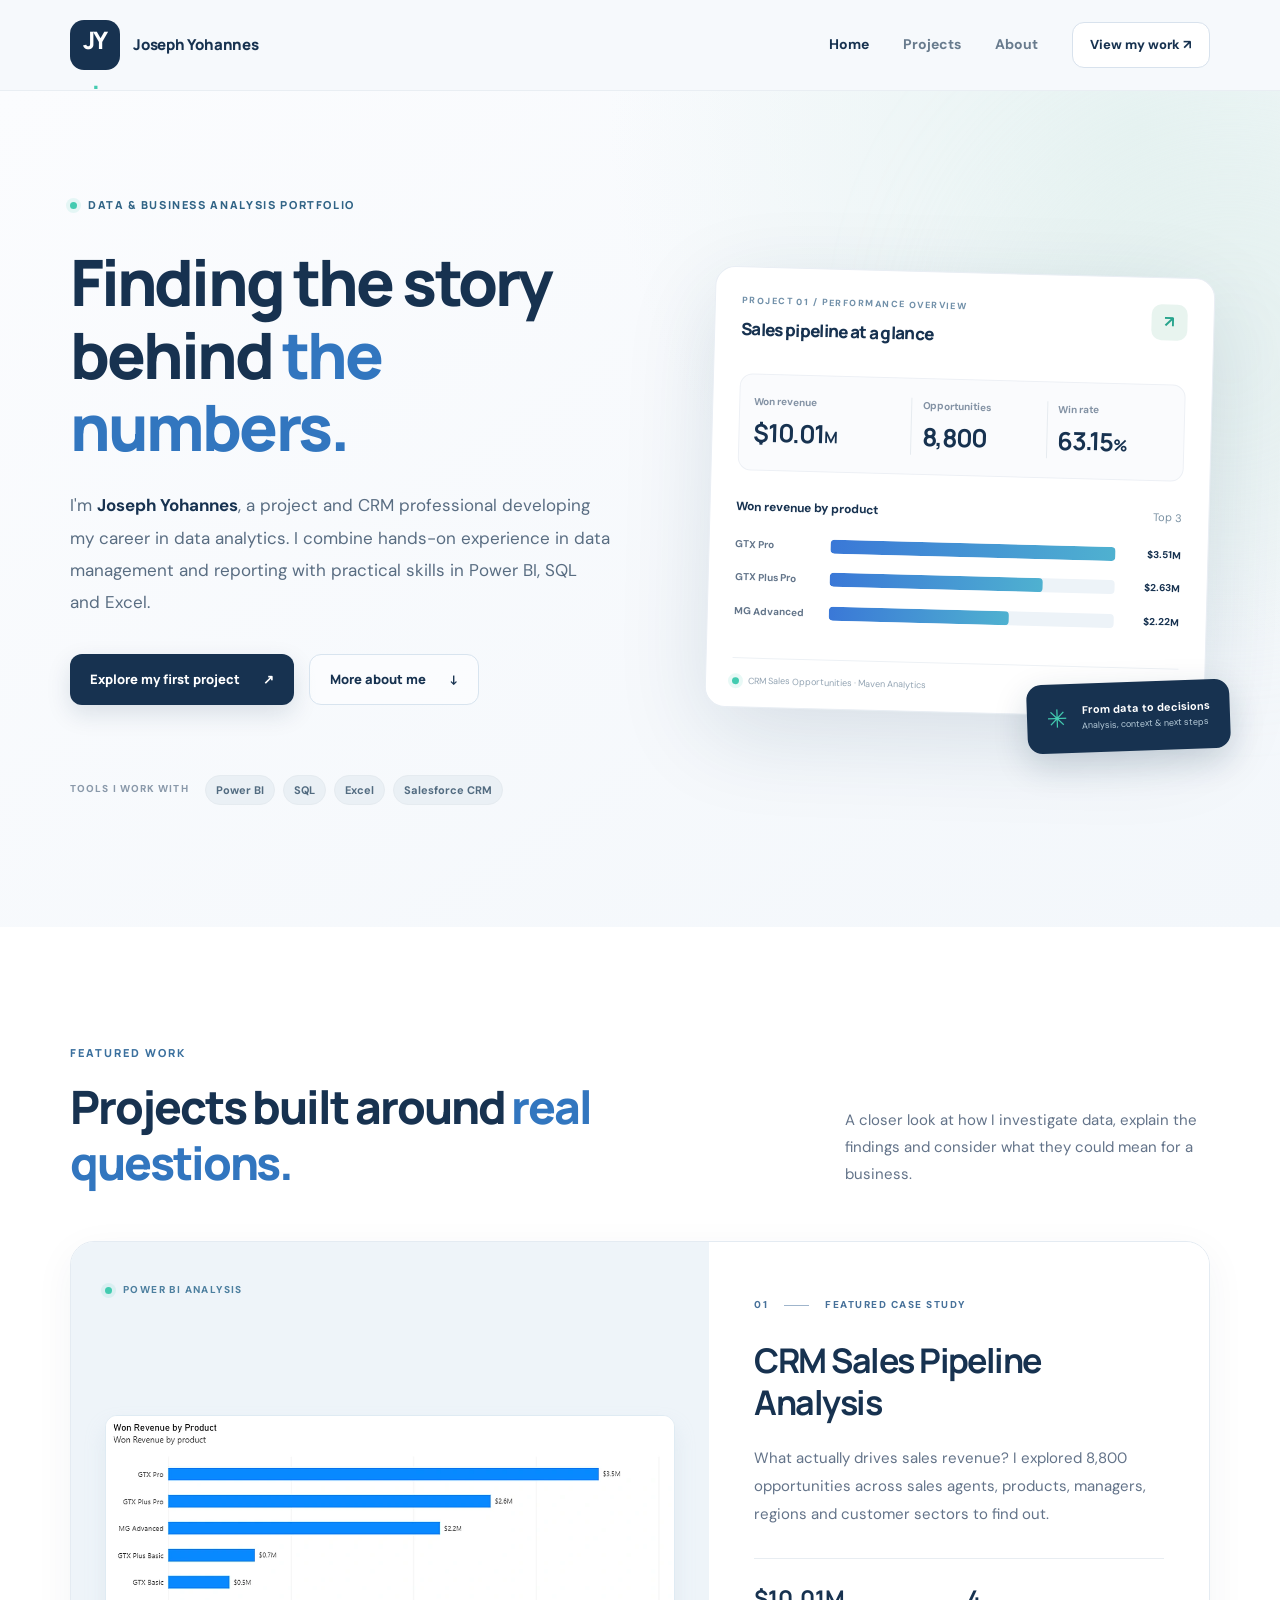
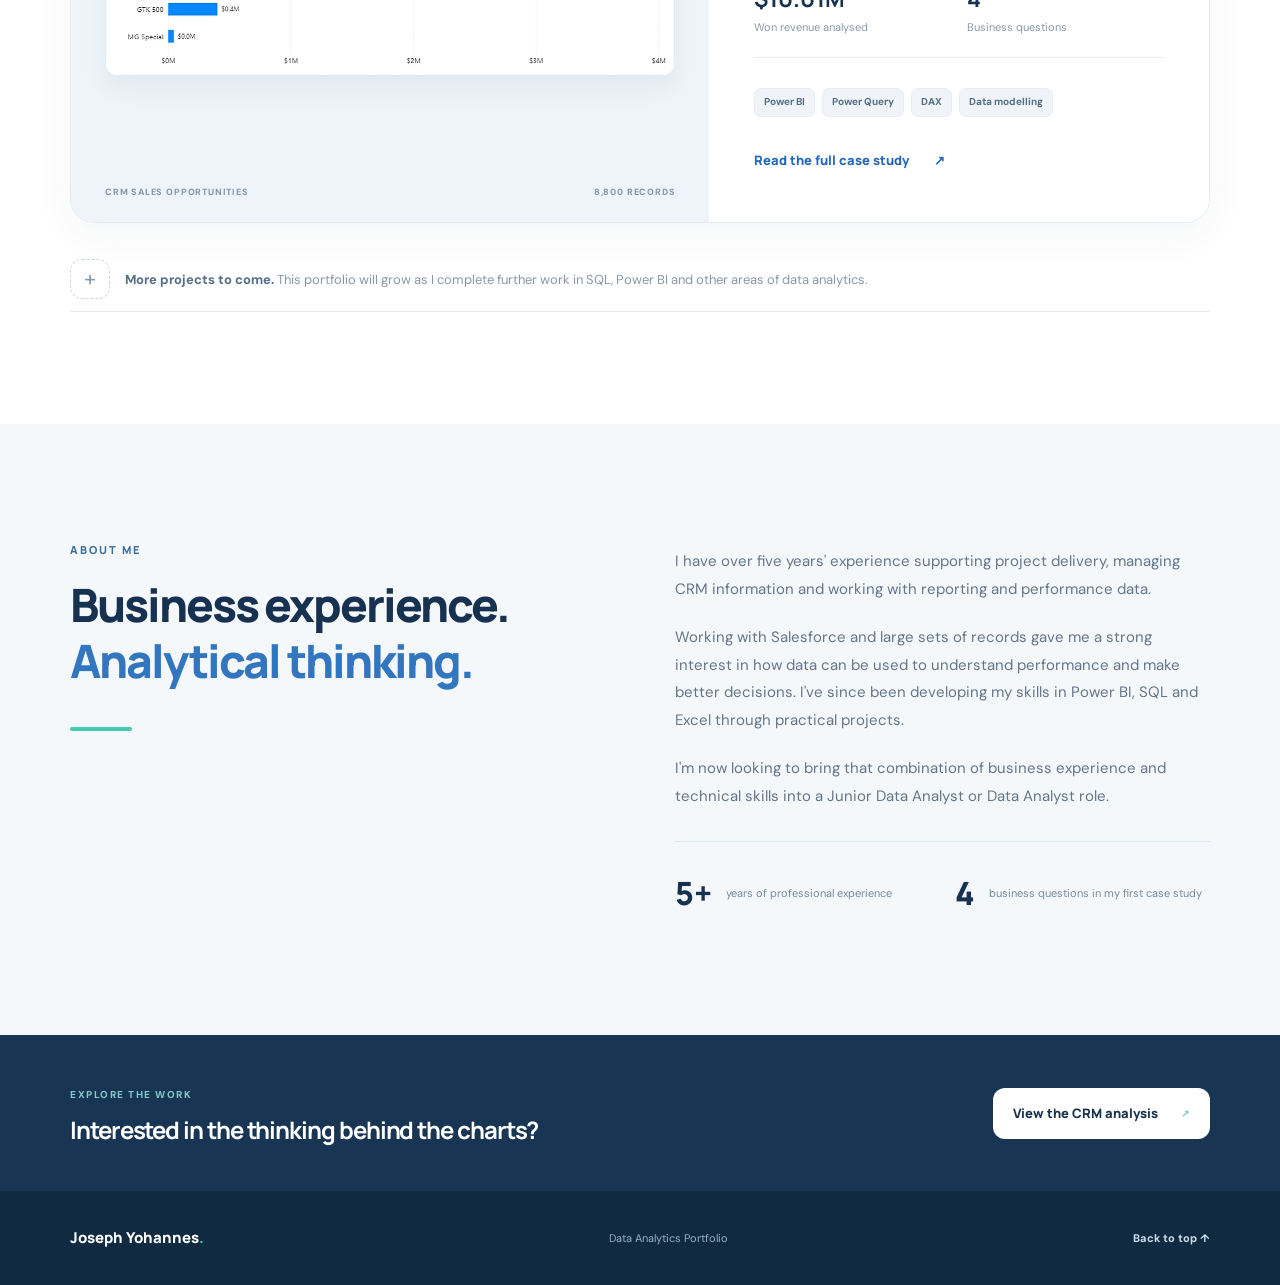
==== index.html @ 9373c902 "Add files via upload" ====
<!doctype html>
<html lang="en-GB">
<head>
  <meta charset="utf-8">
  <meta name="viewport" content="width=device-width, initial-scale=1">
  <meta name="theme-color" content="#f7f9fc">
  <meta name="description" content="Joseph Yohannes — portfolio featuring Power BI, SQL, Excel, CRM reporting and practical business analysis projects.">
  <title>Joseph Yohannes | Data Analytics Portfolio</title>
  <link rel="icon" type="image/svg+xml" href="assets/favicon.svg">
  <link rel="stylesheet" href="assets/styles.css">
</head>
<body>
  <a class="skip-link" href="#main">Skip to content</a>
  <header class="site-header">
    <div class="container header-inner">
      <a class="brand" href="./" aria-label="Joseph Yohannes, home"><span class="brand-mark">JY<span>.</span></span><span class="brand-name">Joseph Yohannes</span></a>
      <nav class="nav" aria-label="Main navigation">
        <a class="nav-link active" href="./" aria-current="page">Home</a>
        <a class="nav-link" href="#projects">Projects</a>
        <a class="nav-link" href="#about">About</a>
        <a class="nav-cta" href="projects/crm-sales-pipeline/">View my work <span aria-hidden="true">↗</span></a>
      </nav>
    </div>
  </header>
  <main id="main">
    <section class="hero section-pad">
      <div class="hero-glow" aria-hidden="true"></div>
      <div class="container hero-grid">
        <div class="hero-content">
          <div class="eyebrow"><span class="live-dot"></span> DATA & BUSINESS ANALYSIS PORTFOLIO</div>
          <h1>Finding the story<br>behind <em>the numbers.</em></h1>
          <p class="hero-intro">I'm <strong>Joseph Yohannes</strong>, a project and CRM professional developing my career in data analytics. I combine hands-on experience in data management and reporting with practical skills in Power BI, SQL and Excel.</p>
          <div class="hero-actions">
            <a class="button button-primary" href="projects/crm-sales-pipeline/">Explore my first project <span aria-hidden="true">↗</span></a>
            <a class="button button-quiet" href="#about">More about me <span aria-hidden="true">↓</span></a>
          </div>
          <div class="skills-line"><span>TOOLS I WORK WITH</span><span class="skill-pill">Power BI</span><span class="skill-pill">SQL</span><span class="skill-pill">Excel</span><span class="skill-pill">Salesforce CRM</span></div>
        </div>
        <div class="hero-visual" aria-label="CRM project highlights">
          <div class="analytics-panel">
            <div class="panel-topline"><div><span class="panel-kicker">PROJECT 01 / PERFORMANCE OVERVIEW</span><h2>Sales pipeline at a glance</h2></div><span class="panel-icon" aria-hidden="true">↗</span></div>
            <div class="analytics-stats">
              <div><span class="stats-label">Won revenue</span><strong>$10.01<span>M</span></strong></div>
              <div><span class="stats-label">Opportunities</span><strong>8,800</strong></div>
              <div><span class="stats-label">Win rate</span><strong>63.15<span>%</span></strong></div>
            </div>
            <div class="mini-chart">
              <div class="mini-heading"><strong>Won revenue by product</strong><span>Top 3</span></div>
              <div class="mini-bar-row"><span>GTX Pro</span><div class="mini-bar-track"><i style="--w:100%"></i></div><b>$3.51M</b></div>
              <div class="mini-bar-row"><span>GTX Plus Pro</span><div class="mini-bar-track"><i style="--w:74.9%"></i></div><b>$2.63M</b></div>
              <div class="mini-bar-row"><span>MG Advanced</span><div class="mini-bar-track"><i style="--w:63.1%"></i></div><b>$2.22M</b></div>
            </div>
            <div class="panel-bottom"><span class="panel-dot"></span> CRM Sales Opportunities · Maven Analytics <span class="panel-tail">01 / 01</span></div>
          </div>
          <div class="float-note"><span class="small-star">✳</span><div><strong>From data to decisions</strong><small>Analysis, context & next steps</small></div></div>
        </div>
      </div>
    </section>

    <section class="project-section section-pad" id="projects">
      <div class="container">
        <div class="section-heading"><div><span class="eyebrow eyebrow-static">FEATURED WORK</span><h2>Projects built around <em>real questions.</em></h2></div><p>A closer look at how I investigate data, explain the findings and consider what they could mean for a business.</p></div>
        <article class="project-feature">
          <div class="project-preview"><div class="preview-label"><span class="panel-dot"></span> POWER BI ANALYSIS</div><img src="assets/images/product-revenue.webp" alt="Power BI chart comparing won revenue by computer hardware product" loading="lazy" width="1100" height="500"><div class="preview-footer">CRM SALES OPPORTUNITIES <span>8,800 RECORDS</span></div></div>
          <div class="project-copy"><span class="project-index">01 <span class="thin-rule"></span> FEATURED CASE STUDY</span><h3>CRM Sales Pipeline<br>Analysis</h3><p>What actually drives sales revenue? I explored 8,800 opportunities across sales agents, products, managers, regions and customer sectors to find out.</p><div class="project-facts"><span><strong>$10.01M</strong><small>Won revenue analysed</small></span><span><strong>4</strong><small>Business questions</small></span></div><div class="chips"><span>Power BI</span><span>Power Query</span><span>DAX</span><span>Data modelling</span></div><a class="text-link" href="projects/crm-sales-pipeline/">Read the full case study <span aria-hidden="true">↗</span></a></div>
        </article>
        <div class="more-projects"><span class="more-icon">+</span><p><strong>More projects to come.</strong> This portfolio will grow as I complete further work in SQL, Power BI and other areas of data analytics.</p></div>
      </div>
    </section>

    <section class="about-section section-pad" id="about">
      <div class="container about-grid">
        <div><span class="eyebrow eyebrow-static">ABOUT ME</span><h2>Business experience.<br><em>Analytical thinking.</em></h2><div class="quote-rule"></div></div>
        <div class="about-copy"><p>I have over five years' experience supporting project delivery, managing CRM information and working with reporting and performance data.</p><p>Working with Salesforce and large sets of records gave me a strong interest in how data can be used to understand performance and make better decisions. I've since been developing my skills in Power BI, SQL and Excel through practical projects.</p><p>I'm now looking to bring that combination of business experience and technical skills into a Junior Data Analyst or Data Analyst role.</p><div class="experience-grid"><div><span class="experience-number">5+</span><span>years of professional experience</span></div><div><span class="experience-number">4</span><span>business questions in my first case study</span></div></div></div>
      </div>
    </section>
    <section class="closing-strip"><div class="container closing-inner"><div><span>EXPLORE THE WORK</span><h2>Interested in the thinking behind the charts?</h2></div><a class="button button-white" href="projects/crm-sales-pipeline/">View the CRM analysis <span aria-hidden="true">↗</span></a></div></section>
  </main>
  <footer class="site-footer"><div class="container footer-inner"><span class="footer-brand">Joseph Yohannes<span>.</span></span><span>Data Analytics Portfolio</span><a href="#main">Back to top ↑</a></div></footer>
</body>
</html>
---- assets/styles.css ----
@import url('https://fonts.googleapis.com/css2?family=DM+Sans:wght@400;500;600;700&family=Manrope:wght@400;500;600;700;800&display=swap');
:root{--navy:#173250;--navy-deep:#102941;--ink:#193249;--muted:#637389;--blue:#2868ca;--mint:#43cbb0;--paper:#f7f9fc;--white:#fff;--border:#e5ebf1;--radius:20px;--shadow:0 20px 60px rgba(20,45,70,.08)}
*{box-sizing:border-box}html{scroll-behavior:smooth}body{margin:0;background:var(--paper);font-family:'DM Sans',Arial,sans-serif;color:var(--ink);font-size:16px;line-height:1.65;-webkit-font-smoothing:antialiased}a{color:inherit;text-decoration:none}img{max-width:100%;height:auto;display:block}button,a{-webkit-tap-highlight-color:transparent}::selection{background:#c9e8f6;color:var(--navy)}:focus-visible{outline:3px solid var(--mint);outline-offset:4px}.container{width:min(1140px,calc(100% - 64px));margin-inline:auto}.section-pad{padding:112px 0}.skip-link{position:absolute;left:12px;top:-100px;z-index:100;background:var(--navy);color:#fff;padding:10px 16px}.skip-link:focus{top:10px}.site-header{position:relative;z-index:5;background:rgba(247,249,252,.94);border-bottom:1px solid #e9eef3}.header-inner{min-height:90px;display:flex;align-items:center;justify-content:space-between;gap:20px}.brand{display:flex;align-items:center;gap:13px;font-family:Manrope,Arial,sans-serif;font-weight:800;color:var(--navy)}.brand-mark{display:grid;place-items:center;letter-spacing:-.07em;font-size:24px;width:50px;height:50px;border-radius:14px;background:var(--navy);color:#fff}.brand-mark span{color:var(--mint)}.brand-name{font-size:15px;letter-spacing:-.015em}.nav{display:flex;align-items:center;gap:34px}.nav-link{font-size:14px;font-weight:700;color:#687b8d;transition:color .2s}.nav-link.active,.nav-link:hover{color:var(--navy)}.nav-cta{padding:11px 17px;border:1px solid #d8e2ed;border-radius:12px;font-size:13px;font-weight:800;color:var(--navy);background:#fff;transition:all .2s}.nav-cta:hover{border-color:var(--blue);color:var(--blue);transform:translateY(-1px)}
.hero{position:relative;overflow:hidden;padding-top:100px;padding-bottom:122px;background:radial-gradient(circle at 89% 4%,#e7f3f2 0%,transparent 38%),linear-gradient(145deg,#fbfcfe,#f3f7fb)}.hero-glow{position:absolute;border-radius:50%;width:460px;height:460px;right:-180px;top:30px;background:#dcece9;filter:blur(90px);opacity:.38;pointer-events:none}.hero-grid{display:grid;grid-template-columns:1.13fr 1fr;gap:54px;align-items:center;position:relative}.eyebrow{font-family:Manrope,Arial,sans-serif;display:inline-flex;align-items:center;gap:11px;color:#316486;font-size:11px;font-weight:800;letter-spacing:.15em}.eyebrow-static{letter-spacing:.18em;color:#3b709e}.live-dot,.panel-dot{background:var(--mint);width:7px;height:7px;border-radius:50%;flex:none;box-shadow:0 0 0 4px rgba(67,203,176,.12)}h1,h2,h3,p{margin-top:0}h1,h2,h3{font-family:Manrope,Arial,sans-serif;letter-spacing:-.045em;color:var(--navy)}h1{font-size:clamp(45px,5vw,70px);font-weight:800;line-height:1.13;margin:29px 0 26px}h1 em,h2 em{font-style:normal;color:#3276bf}.hero-intro{max-width:540px;font-size:17px;line-height:1.9;color:#596d82}.hero-intro strong{color:var(--navy)}.hero-actions{display:flex;align-items:center;gap:15px;flex-wrap:wrap;margin-top:35px}.button{display:inline-flex;align-items:center;justify-content:center;gap:23px;min-height:51px;padding:12px 20px;border-radius:12px;font-weight:800;font-size:13px;font-family:Manrope,Arial,sans-serif;line-height:1.3;transition:all .2s}.button-primary{background:var(--navy);color:#fff;box-shadow:0 9px 25px rgba(19,47,76,.13)}.button-primary:hover{background:#275a8f;transform:translateY(-2px)}.button-quiet{border:1px solid #d8e4ef;background:rgba(255,255,255,.4);color:var(--navy)}.button-quiet:hover{border-color:var(--blue);background:#fff}.skills-line{display:flex;gap:8px;flex-wrap:wrap;align-items:center;margin-top:70px}.skills-line>span:first-child{color:#8a99aa;font-size:10px;font-weight:800;letter-spacing:.11em;margin-right:8px}.skill-pill{font-size:11px;font-weight:700;color:#526b80;background:#eaf0f5;border:1px solid #e5ebf0;border-radius:100px;padding:5px 10px}
.hero-visual{position:relative;padding:28px 0 38px 10px}.analytics-panel{padding:26px 26px 18px;background:#fff;border-radius:20px;box-shadow:0 26px 90px rgba(17,55,85,.13);border:1px solid #e9eef4;transform:rotate(1.5deg)}.panel-topline{display:flex;justify-content:space-between;gap:10px;align-items:flex-start}.panel-kicker{display:block;letter-spacing:.16em;color:#7190a9;font-size:9px;font-weight:800}.panel-topline h2{font-size:17px;letter-spacing:-.04em;margin:7px 0 0;font-weight:800}.panel-icon{width:36px;height:36px;display:grid;place-items:center;border-radius:10px;background:#e8f4ef;color:#28a48d;font-weight:700}.analytics-stats{display:grid;grid-template-columns:1.2fr .95fr .85fr;gap:10px;margin-top:30px;border:1px solid #edf0f5;border-radius:13px;background:#fafbfd;padding:19px 14px}.analytics-stats>div:not(:last-child){border-right:1px solid #e6ebf0}.stats-label{display:block;color:#8392a4;font-size:10px;font-weight:700;margin-bottom:7px}.analytics-stats strong{font-family:Manrope,Arial,sans-serif;color:var(--navy);font-size:25px;line-height:1.25;letter-spacing:-.05em}.analytics-stats strong span{font-size:16px}.mini-chart{padding:27px 0 8px}.mini-heading{display:flex;justify-content:space-between;color:#7990a2;font-size:11px;margin-bottom:19px}.mini-heading strong{color:var(--navy);font-size:12px}.mini-bar-row{display:grid;grid-template-columns:85px 1fr 56px;gap:10px;align-items:center;margin:17px 0;font-size:10px;font-weight:700;color:#63758a}.mini-bar-row b{text-align:right;color:var(--navy)}.mini-bar-track{height:14px;background:#edf3f8;border-radius:4px;overflow:hidden}.mini-bar-track i{display:block;width:var(--w);height:100%;background:linear-gradient(90deg,#3a78d7,#4fb1d0);border-radius:4px}.panel-bottom{display:flex;align-items:center;gap:9px;border-top:1px solid #edf1f5;color:#93a4b3;font-size:9px;padding-top:15px;margin-top:13px}.panel-tail{margin-left:auto;color:#6a849a}.float-note{position:absolute;bottom:0;right:-20px;display:flex;align-items:center;gap:14px;padding:14px 20px;background:var(--navy);color:#fff;box-shadow:0 12px 34px rgba(10,43,72,.18);border-radius:15px;transform:rotate(-2deg)}.float-note .small-star{font-size:25px;color:var(--mint)}.float-note strong,.float-note small{display:block}.float-note strong{font-size:11px;line-height:1.3}.float-note small{font-size:9px;color:#b6cbd9;margin-top:2px}
.project-section{background:#fff}.section-heading{display:flex;align-items:end;justify-content:space-between;gap:60px;margin-bottom:50px}.section-heading h2,.about-grid h2{font-size:clamp(32px,4vw,46px);line-height:1.22;margin:14px 0 0;font-weight:800}.section-heading p{max-width:365px;color:var(--muted);font-size:15px;line-height:1.8;margin:0 0 3px}.project-feature{display:grid;grid-template-columns:1.15fr .9fr;border:1px solid #e4ebf2;border-radius:24px;overflow:hidden;box-shadow:0 11px 40px rgba(21,52,83,.05)}.project-preview{background:#eef4f9;padding:40px 34px 22px;min-width:0;display:flex;flex-direction:column;justify-content:space-between}.preview-label{display:flex;align-items:center;gap:11px;color:#4d7f9f;font-size:10px;letter-spacing:.14em;font-weight:800;margin-bottom:27px}.project-preview img{border-radius:12px;border:1px solid #dfebf3;box-shadow:0 12px 20px #bacddc42;background:#fff;width:100%;max-height:340px;object-fit:contain}.preview-footer{display:flex;justify-content:space-between;align-items:center;color:#8198ad;font-size:9px;font-weight:800;letter-spacing:.09em;margin-top:20px;gap:10px}.project-copy{padding:55px 45px 49px;background:#fff}.project-index{font-size:10px;font-weight:800;letter-spacing:.15em;color:#47719a;display:flex;align-items:center;gap:16px}.thin-rule{height:1px;width:25px;background:#9fb5cc}.project-copy h3{font-size:34px;line-height:1.25;margin:25px 0 20px}.project-copy>p{font-size:15px;color:var(--muted);line-height:1.88}.project-facts{display:grid;grid-template-columns:1fr 1fr;margin:30px 0;padding:21px 0;border-block:1px solid #e8edf2;gap:15px}.project-facts>span{display:flex;flex-direction:column}.project-facts strong{font-family:Manrope,Arial,sans-serif;color:var(--navy);font-size:23px}.project-facts small{font-size:11px;color:#8a98a8}.chips{display:flex;flex-wrap:wrap;gap:7px}.chips span{background:#f0f4f8;border:1px solid #e7edf3;color:#526e85;padding:5px 9px;font-size:10px;font-weight:700;border-radius:7px}.text-link{display:inline-flex;align-items:center;gap:25px;margin-top:33px;font-family:Manrope,Arial,sans-serif;color:#2467ba;font-size:13px;font-weight:800}.text-link:hover{color:#15426b}.more-projects{display:flex;align-items:center;gap:15px;border-bottom:1px solid var(--border);padding:36px 0 12px}.more-icon{font-size:22px;color:#869bab;font-weight:400;border:1px dashed #cbd6e0;border-radius:12px;width:40px;height:40px;display:grid;place-items:center}.more-projects p{font-size:13px;color:#8998a8;margin:0}.more-projects strong{color:#536e86}
.about-section{background:#f5f8fb}.about-grid{display:grid;grid-template-columns:1fr 1fr;gap:70px}.about-copy{padding-top:12px;color:#64768a;font-size:15px;line-height:1.85}.about-copy p{margin:0 0 20px}.quote-rule{height:4px;background:var(--mint);width:62px;border-radius:20px;margin-top:38px}.experience-grid{display:grid;grid-template-columns:1fr 1fr;gap:25px;border-top:1px solid #dce6ed;margin-top:31px;padding-top:22px}.experience-grid>div{display:flex;align-items:center;gap:14px}.experience-number{font-family:Manrope,Arial,sans-serif;font-size:32px;font-weight:800;color:var(--navy)}.experience-grid div span:last-child{line-height:1.4;font-size:11px;color:#75899e}.closing-strip{background:#183554;color:#fff;padding:45px 0}.closing-inner{display:flex;justify-content:space-between;align-items:center;gap:24px}.closing-inner span{color:#83c8cb;font-size:10px;font-weight:800;letter-spacing:.15em}.closing-inner h2{font-size:24px;line-height:1.35;margin:7px 0 0;color:#fff}.button-white{background:#fff;color:var(--navy)}.button-white:hover{background:#e9f6f6}.site-footer{background:#102a42;color:#9bb1c3}.footer-inner{min-height:94px;display:flex;align-items:center;gap:20px;font-size:11px}.footer-brand{font-family:Manrope,Arial,sans-serif;color:white;font-size:15px;font-weight:800;margin-right:auto}.footer-brand span{color:var(--mint)}.site-footer a{font-weight:700;color:#d0dfed;margin-left:auto}.site-footer a:hover{color:#fff}
.case-hero{background:radial-gradient(circle at 85% 0%,#e8f2ef 0%,transparent 35%),linear-gradient(135deg,#f5f9fc,#edf4f8);border-bottom:1px solid #e0e9ef;padding:75px 0 69px}.case-hero-inner{max-width:1140px}.back-link{display:block;color:#677f95;font-weight:700;font-size:12px;margin-bottom:50px}.back-link:hover{color:var(--blue)}.case-hero h1{margin:17px 0 22px;font-size:clamp(42px,5vw,67px);line-height:1.1}.case-lead{max-width:740px;font-size:18px;line-height:1.75;color:#5e7184}.case-meta{display:flex;gap:58px;margin-top:44px;flex-wrap:wrap}.case-meta span{display:flex;flex-direction:column;gap:6px;font-size:13px;font-weight:700;color:#31516f}.case-meta small{color:#8499aa;font-weight:800;letter-spacing:.13em;font-size:9px}.case-kpis{background:#193652}.kpi-grid{display:grid;grid-template-columns:repeat(4,1fr);color:#fff}.kpi-grid>div{padding:31px 17px 30px 0;display:flex;flex-direction:column;gap:5px}.kpi-grid>div:not(:last-child){border-right:1px solid rgba(255,255,255,.14);margin-right:28px}.kpi-grid span{font-size:11px;color:#adc4d4}.kpi-grid strong{font-family:Manrope,Arial,sans-serif;font-size:29px;line-height:1.1;letter-spacing:-.045em}.case-section{padding:89px 0 104px;background:#fff}.case-layout{display:grid;grid-template-columns:205px minmax(0,1fr);gap:82px;align-items:start}.case-toc{position:sticky;top:32px;display:flex;flex-direction:column;gap:15px;padding-top:8px}.case-toc>span{color:#889db0;font-size:10px;letter-spacing:.15em;font-weight:800;margin-bottom:10px}.case-toc a{font-size:12px;font-weight:700;color:#8a9bae}.case-toc a:hover{color:var(--blue)}.case-body{max-width:805px;min-width:0}.story-block{padding:7px 0 75px;margin-bottom:70px;border-bottom:1px solid var(--border);scroll-margin-top:30px}.story-last{padding-bottom:0;margin-bottom:0;border-bottom:none}.story-num{font-size:10px;letter-spacing:.16em;color:#3476a3;font-weight:800;font-family:Manrope,Arial,sans-serif}.story-block h2{font-size:clamp(27px,3vw,35px);line-height:1.27;margin:15px 0 23px}.story-block p{font-size:15px;color:#64768a;line-height:1.9;margin-bottom:18px}.story-block strong{color:#234867}.question-grid{display:grid;grid-template-columns:1fr 1fr;gap:11px;margin-top:30px}.question-grid>div{display:flex;flex-direction:column;background:#f5f8fb;border:1px solid #e7edf3;border-radius:12px;padding:20px}.question-grid span{color:#4a8baf;font-size:11px;font-weight:800;margin-bottom:13px}.question-grid strong{font-family:Manrope,Arial,sans-serif;color:var(--navy);font-size:15px;margin-bottom:6px}.question-grid small{font-size:11px;line-height:1.6;color:#8395a6}.process-steps{margin:29px 0 35px}.process-steps>div{display:grid;grid-template-columns:30px 1fr;gap:16px;border-top:1px solid #edf1f4;padding:19px 0}.process-steps>div:last-child{border-bottom:1px solid #edf1f4}.step-no{color:#5b9ac0;font-family:Manrope,Arial,sans-serif;font-size:12px;font-weight:800;padding-top:3px}.process-steps p{margin:0!important;font-size:13px!important}.process-steps code{font-size:12px;color:#2a6282;background:#eaf2f7;padding:2px 4px;border-radius:4px}.chart-frame{margin:26px 0 30px;border:1px solid #e4eaf0;background:#fbfcfe;border-radius:17px;overflow:hidden}.chart-frame a{display:block;padding:23px 22px;background:#fff}.chart-frame a:hover{background:#fbfdfe}.chart-frame img{width:100%;object-fit:contain;max-height:540px}.chart-frame figcaption{border-top:1px solid #edf1f5;color:#8799a9;padding:12px 19px;font-size:11px;display:flex;gap:12px;justify-content:space-between;line-height:1.5}.chart-frame figcaption span{color:#407bad;white-space:nowrap}.finding{margin-top:39px;padding-top:30px;border-top:1px solid #e8eff4}.finding-label{font-size:11px;color:#4a8caf;font-weight:800;letter-spacing:.12em;display:flex;gap:17px}.finding-label span{color:#91a3b1}.finding h3{font-size:23px;letter-spacing:-.04em;line-height:1.4;margin:13px 0 19px}.insight-note{background:#edf5fb;border-left:3px solid #5a9bc5;border-radius:3px;padding:18px 20px;margin-top:24px}.insight-note strong{color:var(--navy)}.recommendation-list>div{display:grid;grid-template-columns:35px 1fr;gap:15px;margin-top:24px;padding-top:20px;border-top:1px solid #e8eef3}.recommendation-list>div>span{color:#3e8fae;font-family:Manrope,Arial,sans-serif;font-weight:800;font-size:12px;margin-top:4px}.recommendation-list h3{font-size:17px;margin:0 0 8px}.recommendation-list p{font-size:13px;margin:0}.further-note{margin-top:28px;padding:15px 20px;border-radius:10px;background:#f4f8fb;color:#697c90!important;font-size:13px!important}.case-actions{display:flex;gap:12px;margin-top:32px;flex-wrap:wrap}
@media(max-width:1000px){.hero-grid{grid-template-columns:1fr 1fr;gap:25px}.hero-content h1{font-size:51px}.analytics-panel{padding:18px}.analytics-stats strong{font-size:20px}.mini-bar-row{grid-template-columns:75px 1fr 45px}.float-note{right:0}.case-layout{gap:40px;grid-template-columns:165px 1fr}.project-copy{padding:36px 29px}.project-preview{padding:31px 23px}}
@media(max-width:760px){.container{width:min(100% - 36px,1140px)}.section-pad{padding:75px 0}.header-inner{min-height:74px}.brand-mark{width:43px;height:43px;font-size:21px}.brand-name{display:none}.nav{gap:17px}.nav-link{font-size:12px}.nav-cta{font-size:11px;padding:9px 11px}.hero{padding-top:60px;padding-bottom:74px}.hero-grid,.project-feature,.about-grid{grid-template-columns:1fr}.hero-grid{gap:40px}.hero-content h1{font-size:clamp(42px,9vw,60px)}.hero-intro{font-size:15px}.skills-line{margin-top:36px}.hero-visual{max-width:560px;margin:auto;padding:8px 18px 25px 0}.float-note{right:0}.section-heading{display:block}.section-heading p{margin-top:20px}.project-preview{padding:25px}.project-copy{padding:35px}.about-grid{gap:27px}.closing-inner{flex-direction:column;align-items:flex-start}.closing-inner h2{font-size:21px}.case-hero{padding:45px 0 54px}.back-link{margin-bottom:37px}.case-meta{gap:25px}.kpi-grid{grid-template-columns:repeat(2,1fr)}.kpi-grid>div:nth-child(2){margin-right:0;border-right:0}.kpi-grid>div:nth-child(-n+2){border-bottom:1px solid rgba(255,255,255,.14)}.kpi-grid>div{padding:24px 10px 24px 0}.kpi-grid strong{font-size:26px}.case-section{padding:60px 0}.case-layout{display:block}.case-toc{display:none}.story-block{margin-bottom:48px;padding-bottom:54px}.footer-inner{flex-wrap:wrap;min-height:105px;gap:10px}.footer-brand{min-width:100%}.site-footer a{margin-left:auto}}
@media(max-width:440px){.nav-link:nth-child(3){display:none}.nav{gap:12px}.nav-cta{font-size:10px}.hero-actions{gap:11px}.button{width:100%;justify-content:space-between}.hero-visual{padding-right:0}.analytics-panel{transform:none}.float-note{position:relative;right:auto;margin:-7px 20px 0 auto;width:max-content;max-width:90%}.analytics-stats{gap:3px;padding:15px 9px}.analytics-stats strong{font-size:17px}.stats-label{font-size:9px}.mini-bar-row{grid-template-columns:70px 1fr 48px;gap:5px}.skills-line>span:first-child{min-width:100%;margin-bottom:3px}.section-heading h2,.about-grid h2{font-size:31px}.project-copy h3{font-size:29px}.experience-grid{grid-template-columns:1fr}.question-grid{grid-template-columns:1fr}.chart-frame a{padding:12px}.chart-frame figcaption{display:block}.chart-frame figcaption span{display:block;margin-top:5px}.case-actions .button{width:100%}}
@media(prefers-reduced-motion:reduce){html{scroll-behavior:auto}*,*:before,*:after{transition-duration:.001ms!important;animation-duration:.001ms!important}}
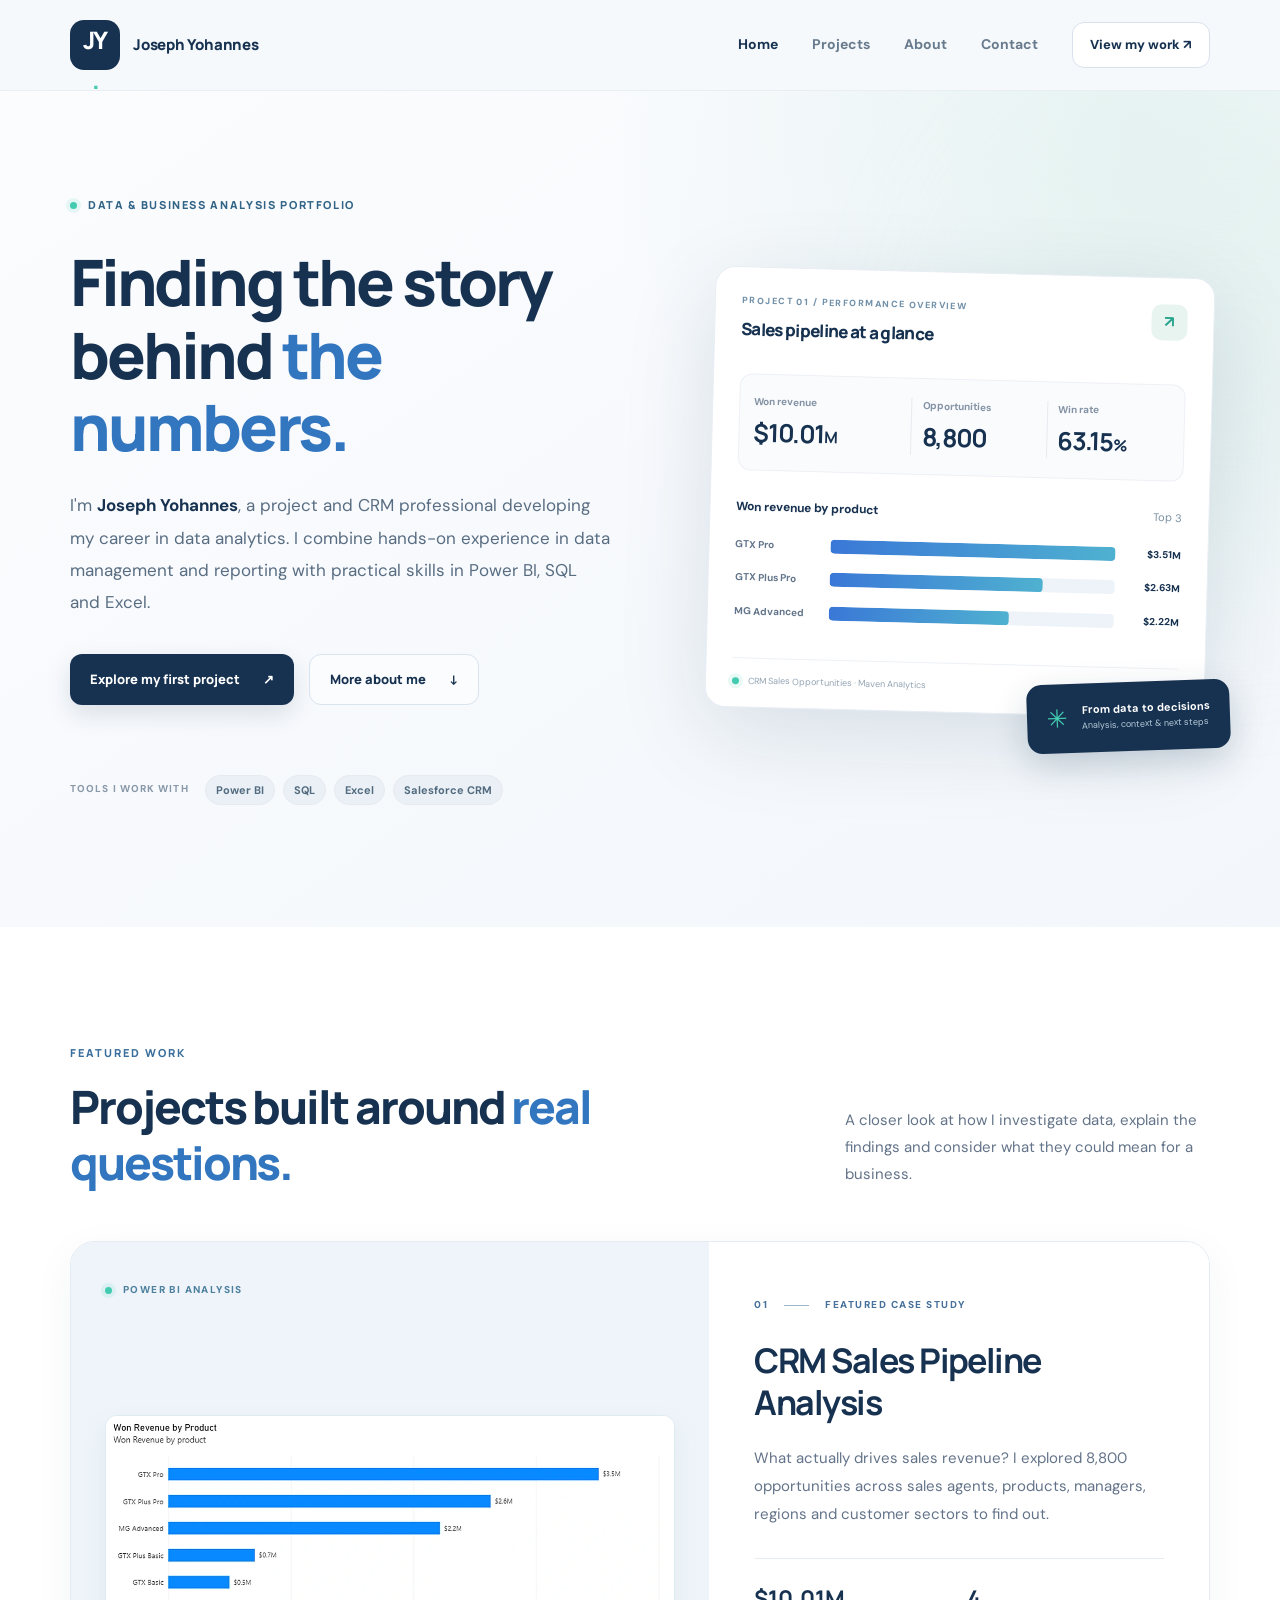
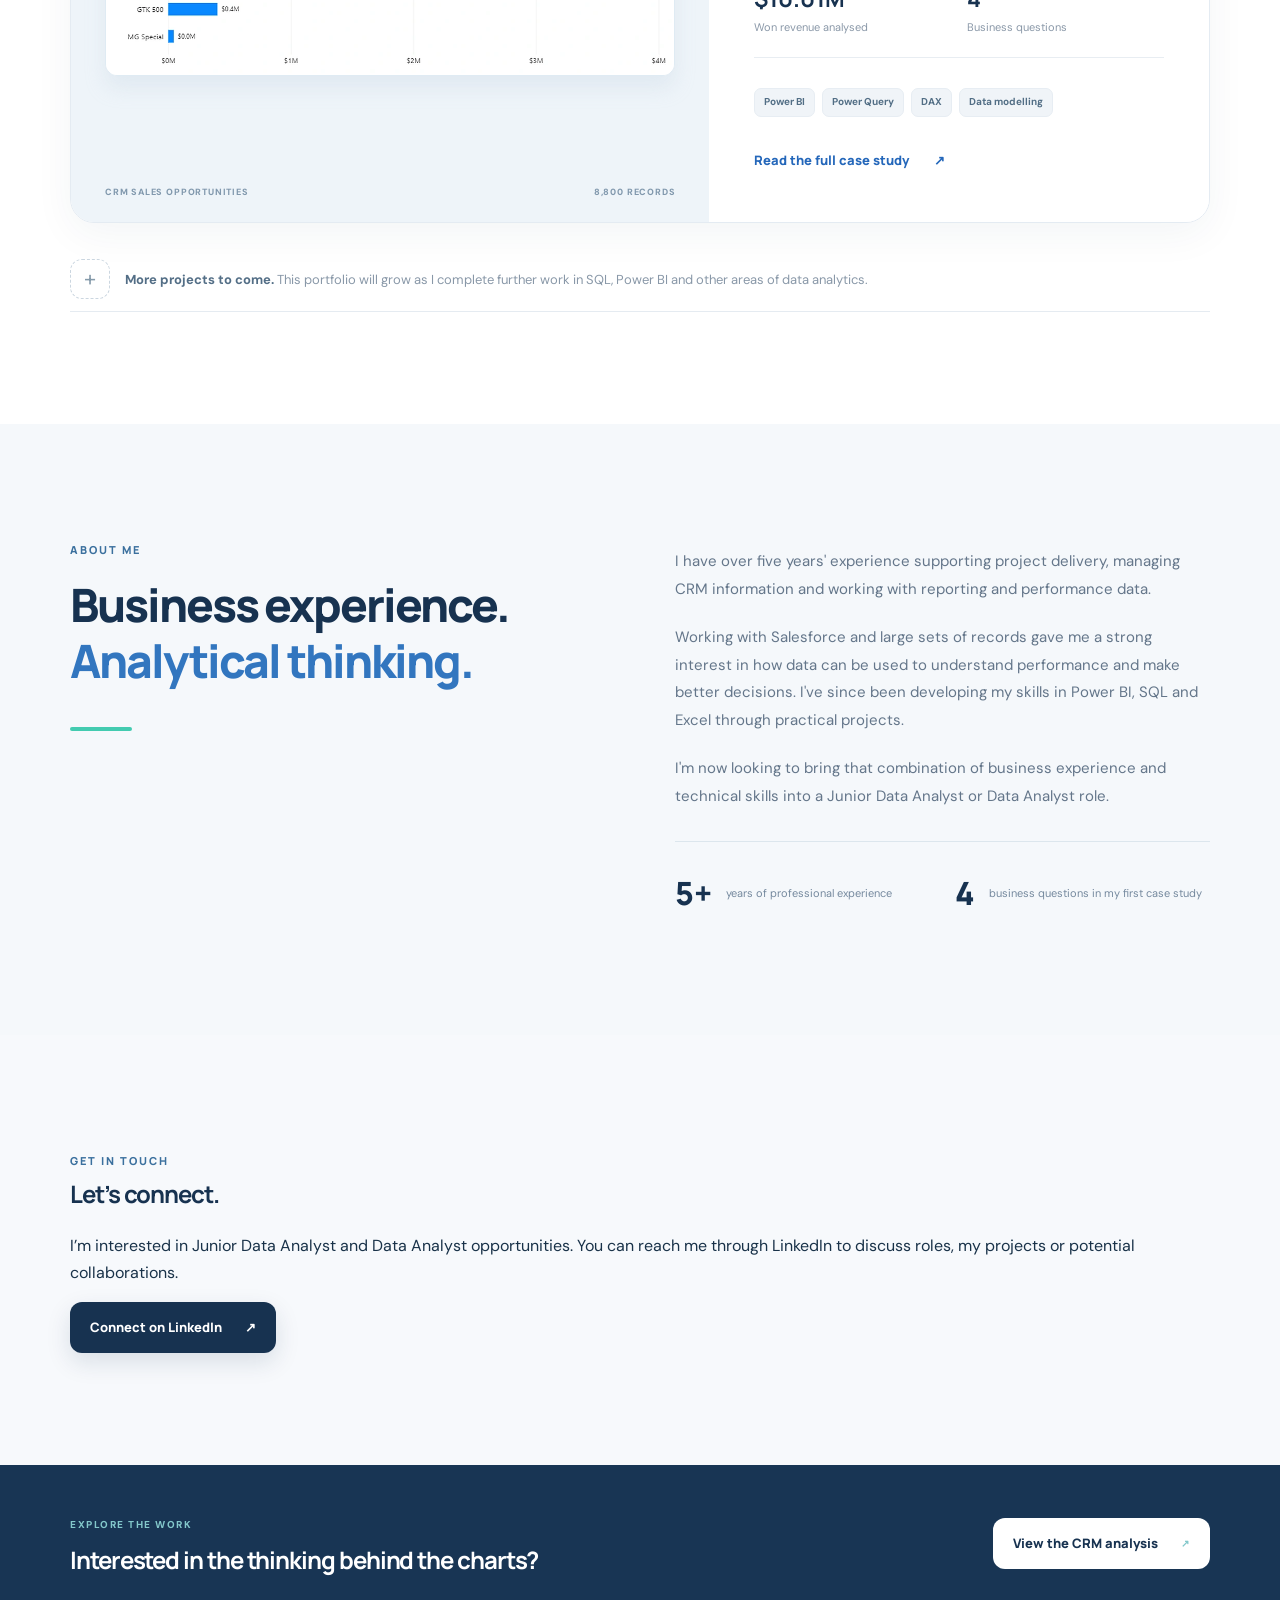
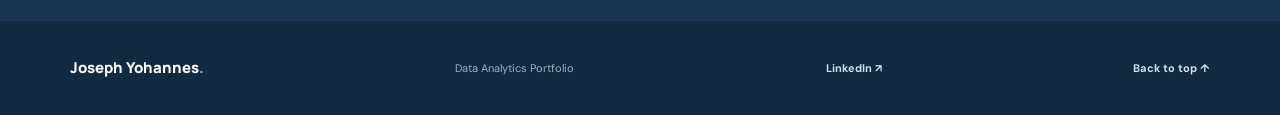
==== commit 9928161c: "Add LinkedIn contact section and navigation to portfolio homepage" ====
--- a/index.html
+++ b/index.html
@@ -18,6 +18,7 @@
         <a class="nav-link active" href="./" aria-current="page">Home</a>
         <a class="nav-link" href="#projects">Projects</a>
         <a class="nav-link" href="#about">About</a>
+        <a class="nav-link" href="#contact">Contact</a>
         <a class="nav-cta" href="projects/crm-sales-pipeline/">View my work <span aria-hidden="true">↗</span></a>
       </nav>
     </div>
@@ -74,8 +75,9 @@
         <div class="about-copy"><p>I have over five years' experience supporting project delivery, managing CRM information and working with reporting and performance data.</p><p>Working with Salesforce and large sets of records gave me a strong interest in how data can be used to understand performance and make better decisions. I've since been developing my skills in Power BI, SQL and Excel through practical projects.</p><p>I'm now looking to bring that combination of business experience and technical skills into a Junior Data Analyst or Data Analyst role.</p><div class="experience-grid"><div><span class="experience-number">5+</span><span>years of professional experience</span></div><div><span class="experience-number">4</span><span>business questions in my first case study</span></div></div></div>
       </div>
     </section>
+    <section class="contact-section section-pad" id="contact"><div class="container contact-inner"><div><span class="eyebrow eyebrow-static">GET IN TOUCH</span><h2>Let’s connect.</h2><p>I’m interested in Junior Data Analyst and Data Analyst opportunities. You can reach me through LinkedIn to discuss roles, my projects or potential collaborations.</p></div><a class="button button-primary" href="https://www.linkedin.com/in/joseph-yohannes-1985a419a/" target="_blank" rel="noopener noreferrer" aria-label="Connect with Joseph Yohannes on LinkedIn">Connect on LinkedIn <span aria-hidden="true">↗</span></a></div></section>
     <section class="closing-strip"><div class="container closing-inner"><div><span>EXPLORE THE WORK</span><h2>Interested in the thinking behind the charts?</h2></div><a class="button button-white" href="projects/crm-sales-pipeline/">View the CRM analysis <span aria-hidden="true">↗</span></a></div></section>
   </main>
-  <footer class="site-footer"><div class="container footer-inner"><span class="footer-brand">Joseph Yohannes<span>.</span></span><span>Data Analytics Portfolio</span><a href="#main">Back to top ↑</a></div></footer>
+  <footer class="site-footer"><div class="container footer-inner"><span class="footer-brand">Joseph Yohannes<span>.</span></span><span>Data Analytics Portfolio</span><a href="https://www.linkedin.com/in/joseph-yohannes-1985a419a/" target="_blank" rel="noopener noreferrer">LinkedIn ↗</a><a href="#main">Back to top ↑</a></div></footer>
 </body>
 </html>
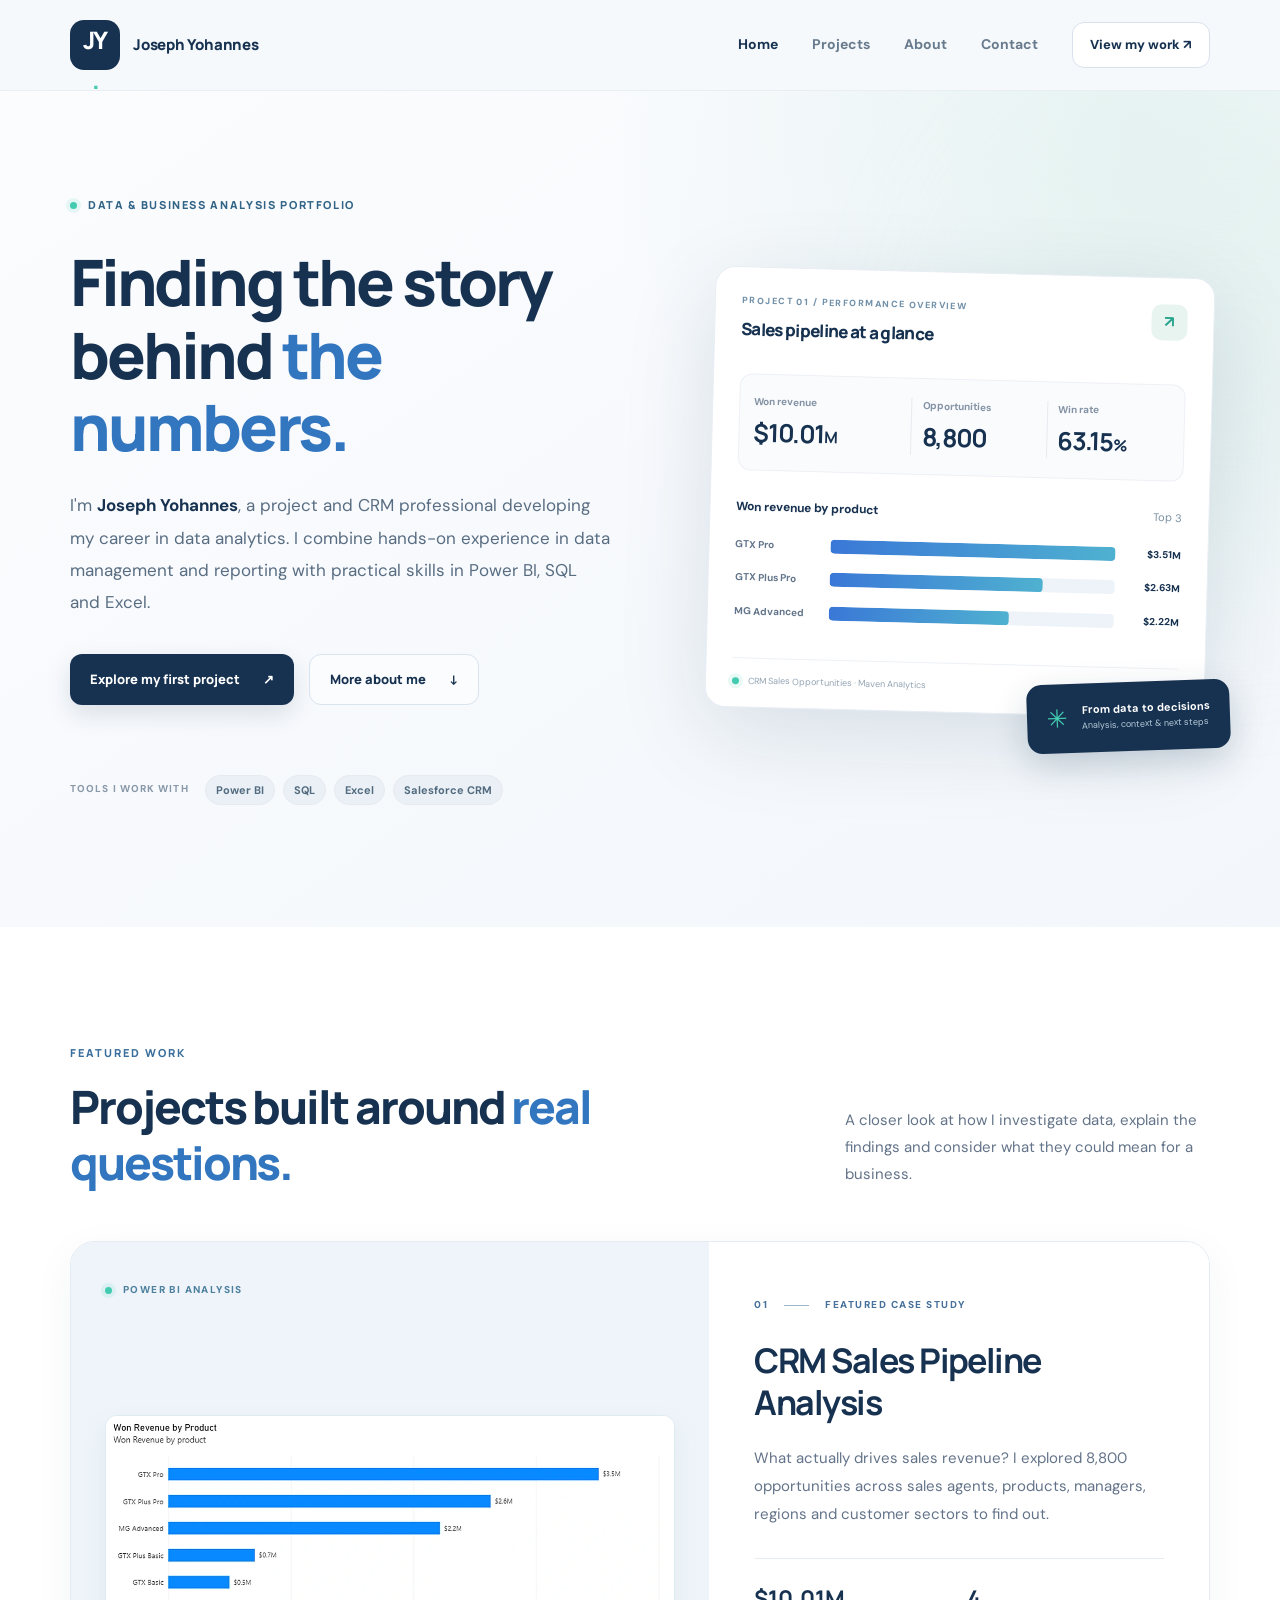
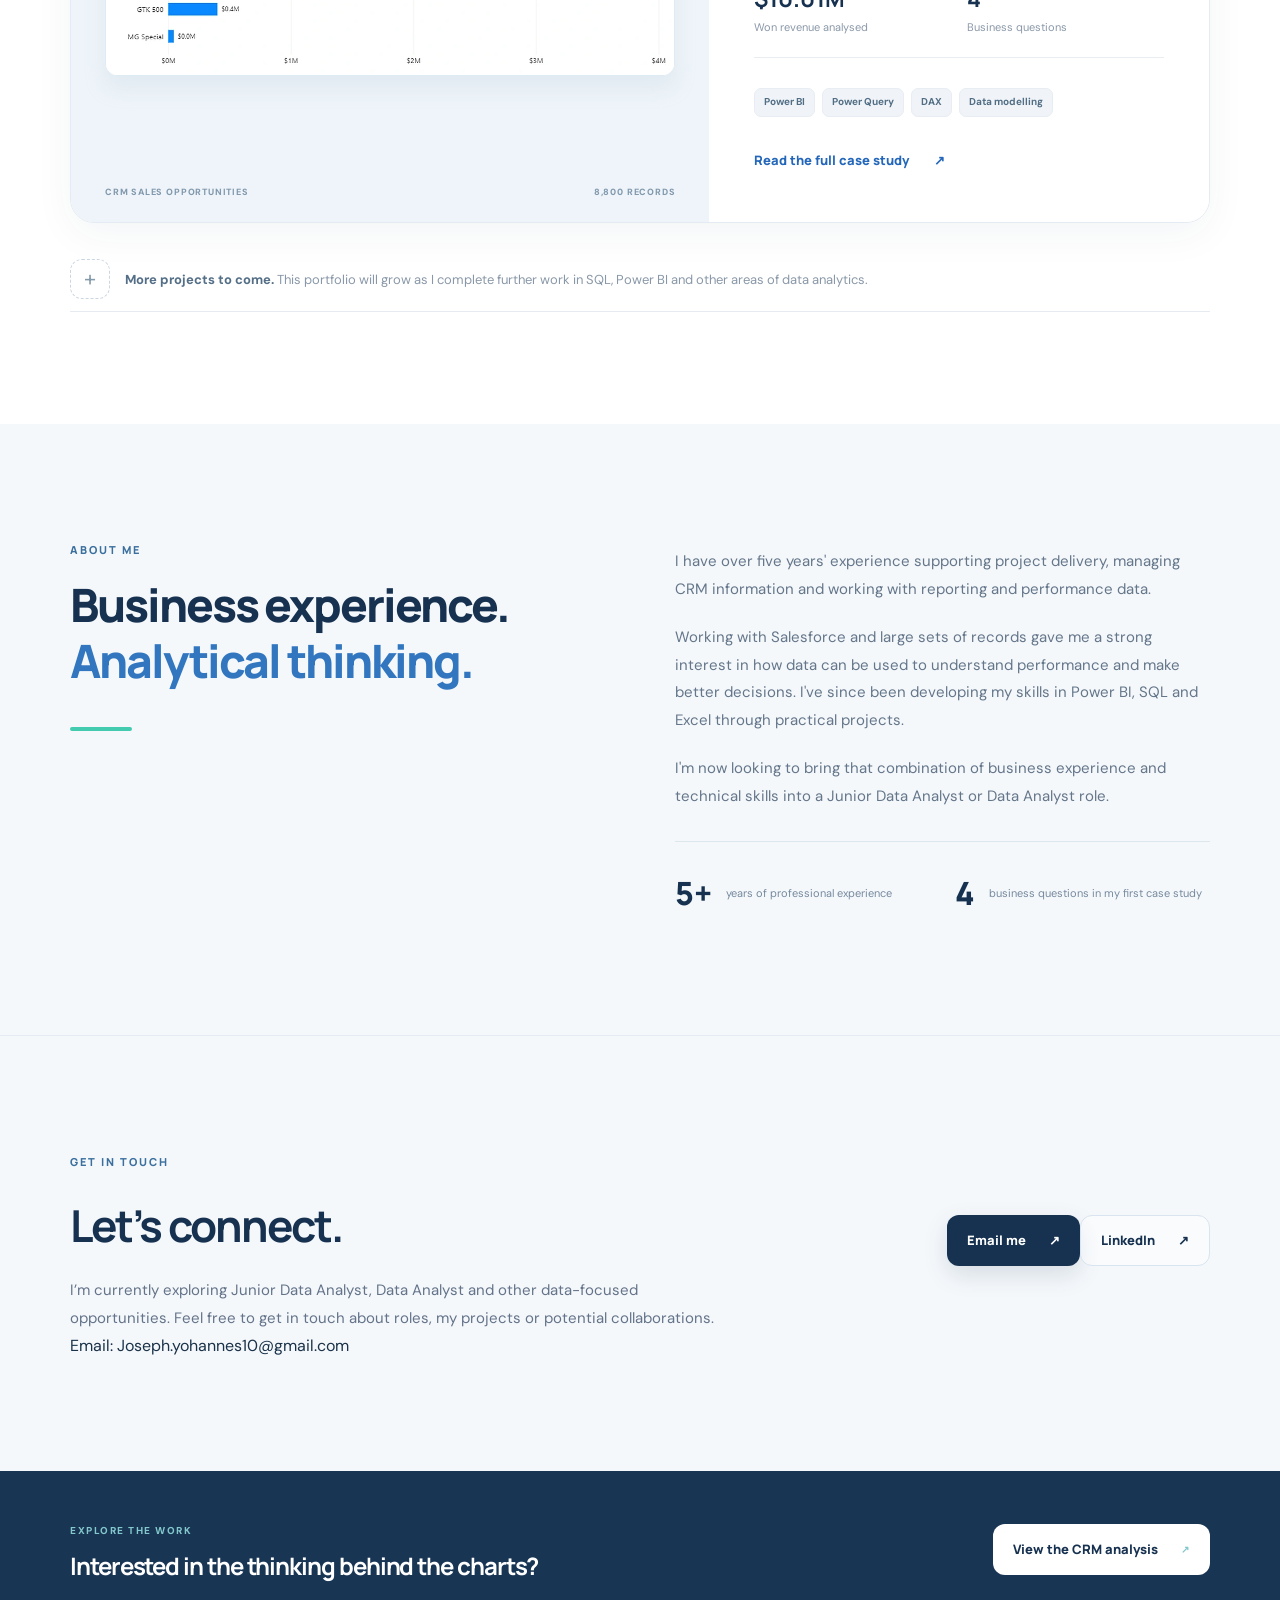
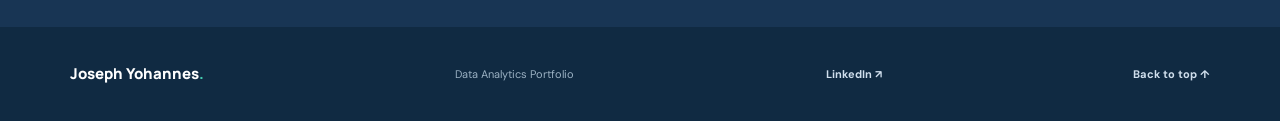
==== commit c461adad: "Add email contact option and broaden data-role wording" ====
--- a/index.html
+++ b/index.html
@@ -75,7 +75,7 @@
         <div class="about-copy"><p>I have over five years' experience supporting project delivery, managing CRM information and working with reporting and performance data.</p><p>Working with Salesforce and large sets of records gave me a strong interest in how data can be used to understand performance and make better decisions. I've since been developing my skills in Power BI, SQL and Excel through practical projects.</p><p>I'm now looking to bring that combination of business experience and technical skills into a Junior Data Analyst or Data Analyst role.</p><div class="experience-grid"><div><span class="experience-number">5+</span><span>years of professional experience</span></div><div><span class="experience-number">4</span><span>business questions in my first case study</span></div></div></div>
       </div>
     </section>
-    <section class="contact-section section-pad" id="contact"><div class="container contact-inner"><div><span class="eyebrow eyebrow-static">GET IN TOUCH</span><h2>Let’s connect.</h2><p>I’m interested in Junior Data Analyst and Data Analyst opportunities. You can reach me through LinkedIn to discuss roles, my projects or potential collaborations.</p></div><a class="button button-primary" href="https://www.linkedin.com/in/joseph-yohannes-1985a419a/" target="_blank" rel="noopener noreferrer" aria-label="Connect with Joseph Yohannes on LinkedIn">Connect on LinkedIn <span aria-hidden="true">↗</span></a></div></section>
+    <section class="contact-section section-pad" id="contact"><div class="container contact-inner"><div><span class="eyebrow eyebrow-static">GET IN TOUCH</span><h2>Let’s connect.</h2><p>I’m currently exploring Junior Data Analyst, Data Analyst and other data-focused opportunities. Feel free to get in touch about roles, my projects or potential collaborations.</p></div><div class="contact-actions"><a class="button button-primary" href="mailto:Joseph.yohannes10@gmail.com" aria-label="Email Joseph Yohannes at Joseph.yohannes10@gmail.com">Email me <span aria-hidden="true">↗</span></a><a class="button button-quiet" href="https://www.linkedin.com/in/joseph-yohannes-1985a419a/" target="_blank" rel="noopener noreferrer" aria-label="Connect with Joseph Yohannes on LinkedIn">LinkedIn <span aria-hidden="true">↗</span></a></div></div><div class="container contact-email"><span>Email:</span> <a href="mailto:Joseph.yohannes10@gmail.com">Joseph.yohannes10@gmail.com</a></div></section>
     <section class="closing-strip"><div class="container closing-inner"><div><span>EXPLORE THE WORK</span><h2>Interested in the thinking behind the charts?</h2></div><a class="button button-white" href="projects/crm-sales-pipeline/">View the CRM analysis <span aria-hidden="true">↗</span></a></div></section>
   </main>
   <footer class="site-footer"><div class="container footer-inner"><span class="footer-brand">Joseph Yohannes<span>.</span></span><span>Data Analytics Portfolio</span><a href="https://www.linkedin.com/in/joseph-yohannes-1985a419a/" target="_blank" rel="noopener noreferrer">LinkedIn ↗</a><a href="#main">Back to top ↑</a></div></footer>
--- a/assets/styles.css
+++ b/assets/styles.css
@@ -10,3 +10,8 @@
 @media(max-width:760px){.container{width:min(100% - 36px,1140px)}.section-pad{padding:75px 0}.header-inner{min-height:74px}.brand-mark{width:43px;height:43px;font-size:21px}.brand-name{display:none}.nav{gap:17px}.nav-link{font-size:12px}.nav-cta{font-size:11px;padding:9px 11px}.hero{padding-top:60px;padding-bottom:74px}.hero-grid,.project-feature,.about-grid{grid-template-columns:1fr}.hero-grid{gap:40px}.hero-content h1{font-size:clamp(42px,9vw,60px)}.hero-intro{font-size:15px}.skills-line{margin-top:36px}.hero-visual{max-width:560px;margin:auto;padding:8px 18px 25px 0}.float-note{right:0}.section-heading{display:block}.section-heading p{margin-top:20px}.project-preview{padding:25px}.project-copy{padding:35px}.about-grid{gap:27px}.closing-inner{flex-direction:column;align-items:flex-start}.closing-inner h2{font-size:21px}.case-hero{padding:45px 0 54px}.back-link{margin-bottom:37px}.case-meta{gap:25px}.kpi-grid{grid-template-columns:repeat(2,1fr)}.kpi-grid>div:nth-child(2){margin-right:0;border-right:0}.kpi-grid>div:nth-child(-n+2){border-bottom:1px solid rgba(255,255,255,.14)}.kpi-grid>div{padding:24px 10px 24px 0}.kpi-grid strong{font-size:26px}.case-section{padding:60px 0}.case-layout{display:block}.case-toc{display:none}.story-block{margin-bottom:48px;padding-bottom:54px}.footer-inner{flex-wrap:wrap;min-height:105px;gap:10px}.footer-brand{min-width:100%}.site-footer a{margin-left:auto}}
 @media(max-width:440px){.nav-link:nth-child(3){display:none}.nav{gap:12px}.nav-cta{font-size:10px}.hero-actions{gap:11px}.button{width:100%;justify-content:space-between}.hero-visual{padding-right:0}.analytics-panel{transform:none}.float-note{position:relative;right:auto;margin:-7px 20px 0 auto;width:max-content;max-width:90%}.analytics-stats{gap:3px;padding:15px 9px}.analytics-stats strong{font-size:17px}.stats-label{font-size:9px}.mini-bar-row{grid-template-columns:70px 1fr 48px;gap:5px}.skills-line>span:first-child{min-width:100%;margin-bottom:3px}.section-heading h2,.about-grid h2{font-size:31px}.project-copy h3{font-size:29px}.experience-grid{grid-template-columns:1fr}.question-grid{grid-template-columns:1fr}.chart-frame a{padding:12px}.chart-frame figcaption{display:block}.chart-frame figcaption span{display:block;margin-top:5px}.case-actions .button{width:100%}}
 @media(prefers-reduced-motion:reduce){html{scroll-behavior:auto}*,*:before,*:after{transition-duration:.001ms!important;animation-duration:.001ms!important}}
+
+/* Contact section */
+.contact-section{background:#f5f8fb;border-top:1px solid #e4ebf2}.contact-inner{display:flex;align-items:center;justify-content:space-between;gap:40px}.contact-inner>div{max-width:660px}.contact-inner h2{font-size:clamp(32px,4vw,44px);margin:14px 0 16px}.contact-inner p{color:var(--muted);font-size:15px;line-height:1.85;margin:0}.contact-inner>.button{flex-shrink:0}
+@media(max-width:760px){.contact-inner{flex-direction:column;align-items:flex-start;gap:25px}}
+@media(max-width:440px){.contact-inner>.button{width:100%}}
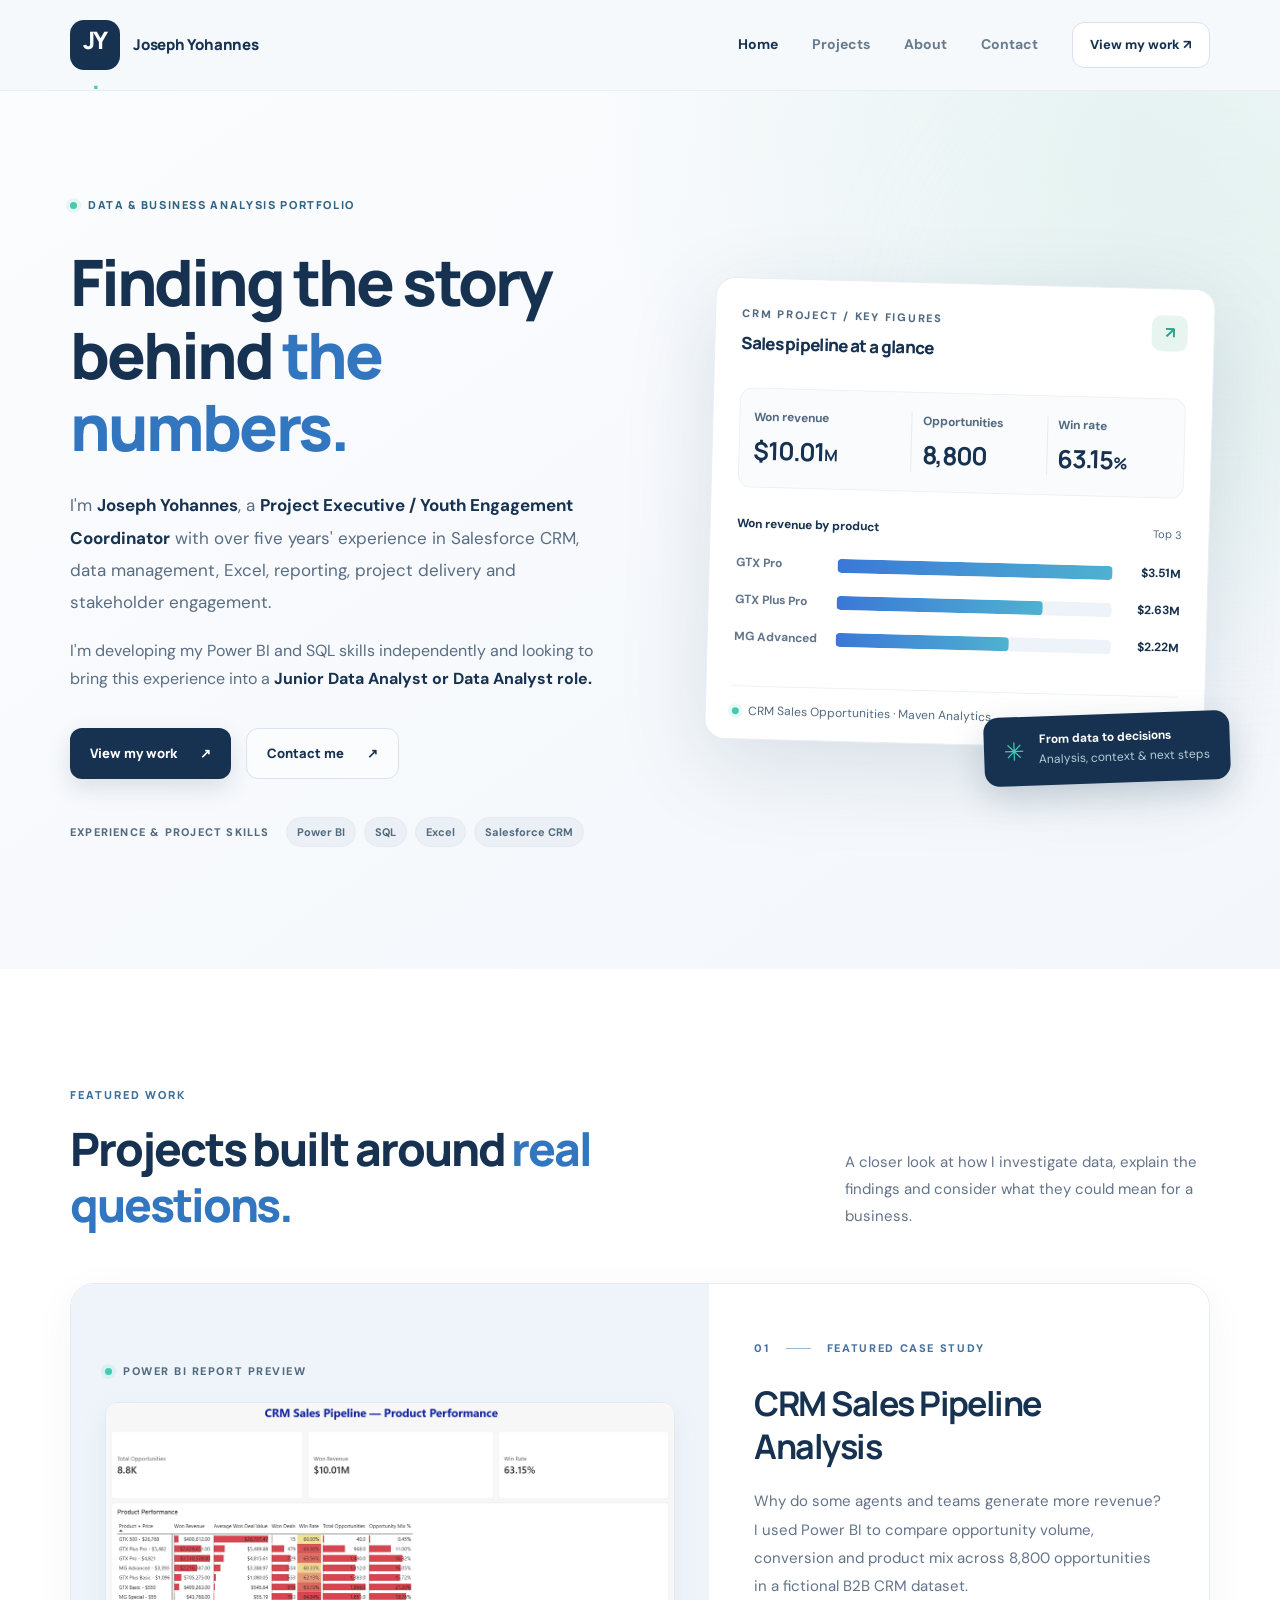
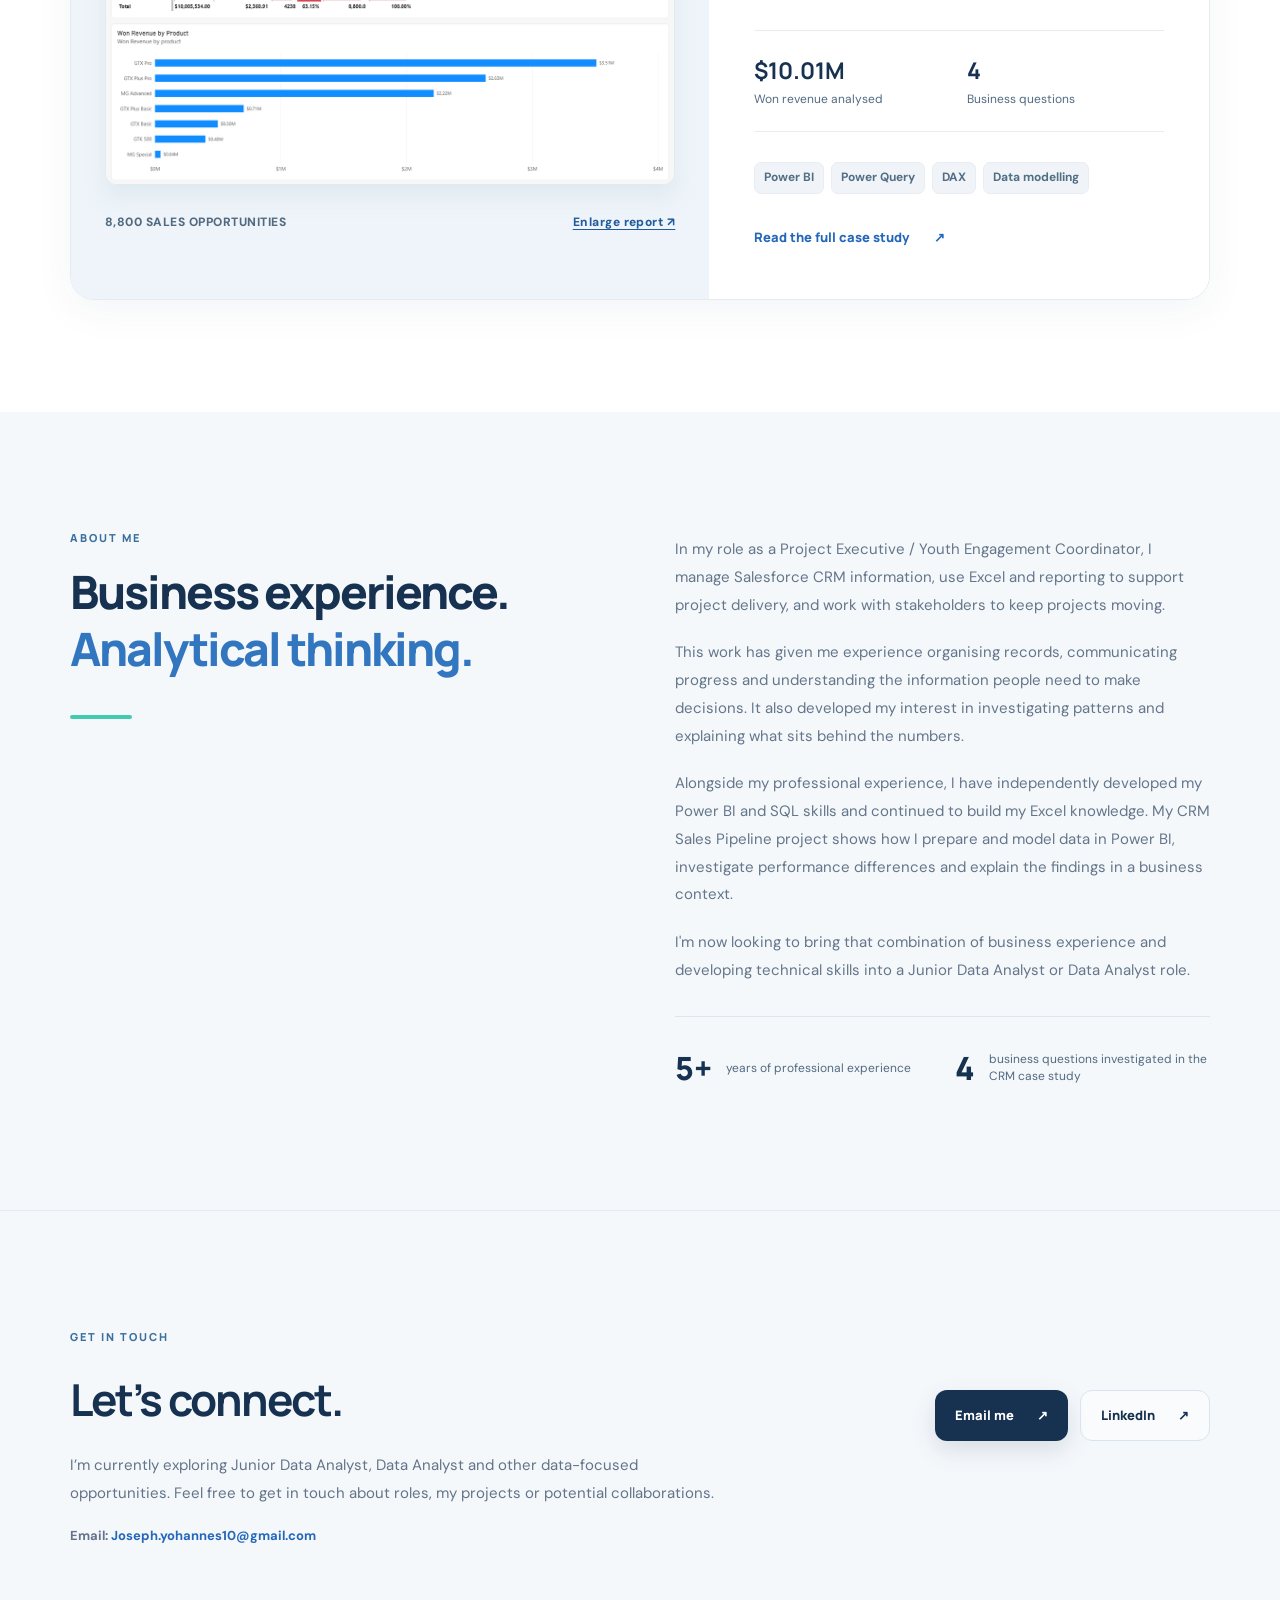
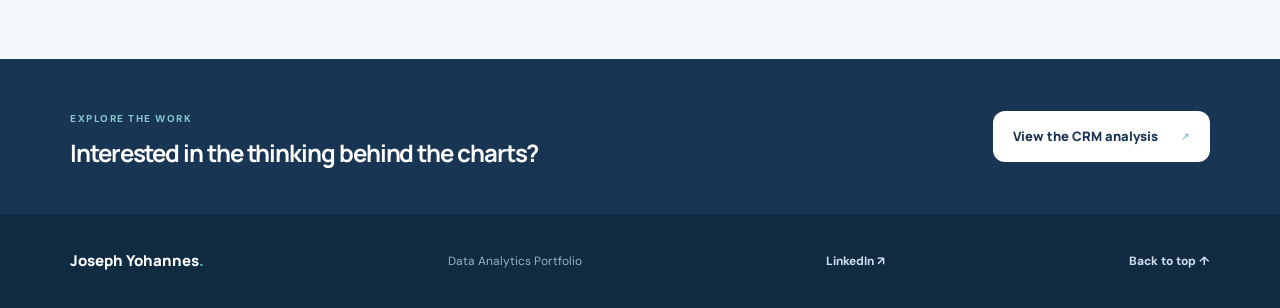
==== commit 6caf75de: "Clarify analytics experience and publish updated CRM project evidence Add the approved report screen" ====
--- a/index.html
+++ b/index.html
@@ -4,10 +4,27 @@
   <meta charset="utf-8">
   <meta name="viewport" content="width=device-width, initial-scale=1">
   <meta name="theme-color" content="#f7f9fc">
-  <meta name="description" content="Joseph Yohannes — portfolio featuring Power BI, SQL, Excel, CRM reporting and practical business analysis projects.">
+  <meta name="description" content="Joseph Yohannes: Project Executive / Youth Engagement Coordinator transitioning into data analytics, with 5+ years of CRM, Excel and reporting experience.">
   <title>Joseph Yohannes | Data Analytics Portfolio</title>
+  <link rel="canonical" href="https://josephyohannes.github.io/">
+  <meta property="og:type" content="website">
+  <meta property="og:locale" content="en_GB">
+  <meta property="og:site_name" content="Joseph Yohannes | Data Analytics Portfolio">
+  <meta property="og:title" content="Joseph Yohannes | Data Analytics Portfolio">
+  <meta property="og:description" content="Joseph Yohannes: Project Executive / Youth Engagement Coordinator transitioning into data analytics, with 5+ years of CRM, Excel and reporting experience.">
+  <meta property="og:url" content="https://josephyohannes.github.io/">
+  <meta property="og:image" content="https://josephyohannes.github.io/assets/images/portfolio-share.png">
+  <meta property="og:image:width" content="1200">
+  <meta property="og:image:height" content="630">
+  <meta property="og:image:type" content="image/png">
+  <meta property="og:image:alt" content="Joseph Yohannes — data analytics portfolio, CRM and reporting experience, Power BI and SQL project skills.">
+  <meta name="twitter:card" content="summary_large_image">
+  <meta name="twitter:title" content="Joseph Yohannes | Data Analytics Portfolio">
+  <meta name="twitter:description" content="Joseph Yohannes: Project Executive / Youth Engagement Coordinator transitioning into data analytics, with 5+ years of CRM, Excel and reporting experience.">
+  <meta name="twitter:image" content="https://josephyohannes.github.io/assets/images/portfolio-share.png">
+  <meta name="twitter:image:alt" content="Joseph Yohannes — data analytics portfolio, CRM and reporting experience, Power BI and SQL project skills.">
   <link rel="icon" type="image/svg+xml" href="assets/favicon.svg">
-  <link rel="stylesheet" href="assets/styles.css">
+  <link rel="stylesheet" href="assets/styles.css?v=20261028">
 </head>
 <body>
   <a class="skip-link" href="#main">Skip to content</a>
@@ -30,16 +47,19 @@
         <div class="hero-content">
           <div class="eyebrow"><span class="live-dot"></span> DATA & BUSINESS ANALYSIS PORTFOLIO</div>
           <h1>Finding the story<br>behind <em>the numbers.</em></h1>
-          <p class="hero-intro">I'm <strong>Joseph Yohannes</strong>, a project and CRM professional developing my career in data analytics. I combine hands-on experience in data management and reporting with practical skills in Power BI, SQL and Excel.</p>
+          <p class="hero-intro">I'm <strong>Joseph Yohannes</strong>, a <strong>Project Executive / Youth Engagement Coordinator</strong> with over five years' experience in Salesforce CRM, data management, Excel, reporting, project delivery and stakeholder engagement.</p>
+          <p class="hero-direction">I'm developing my Power BI and SQL skills independently and looking to bring this experience into a <strong>Junior Data Analyst or Data Analyst role.</strong></p>
           <div class="hero-actions">
-            <a class="button button-primary" href="projects/crm-sales-pipeline/">Explore my first project <span aria-hidden="true">↗</span></a>
-            <a class="button button-quiet" href="#about">More about me <span aria-hidden="true">↓</span></a>
+            <a class="button button-primary" href="#projects">View my work <span aria-hidden="true">↗</span></a>
+            <a class="button button-quiet" href="#contact">Contact me <span aria-hidden="true">↗</span></a>
+            <!-- Add the approved CV URL and remove hidden when the file is supplied. -->
+            <a class="button button-quiet" id="cv-download" hidden>Download CV <span aria-hidden="true">↓</span></a>
           </div>
-          <div class="skills-line"><span>TOOLS I WORK WITH</span><span class="skill-pill">Power BI</span><span class="skill-pill">SQL</span><span class="skill-pill">Excel</span><span class="skill-pill">Salesforce CRM</span></div>
+          <div class="skills-line"><span>EXPERIENCE &amp; PROJECT SKILLS</span><span class="skill-pill">Power BI</span><span class="skill-pill">SQL</span><span class="skill-pill">Excel</span><span class="skill-pill">Salesforce CRM</span></div>
         </div>
         <div class="hero-visual" aria-label="CRM project highlights">
           <div class="analytics-panel">
-            <div class="panel-topline"><div><span class="panel-kicker">PROJECT 01 / PERFORMANCE OVERVIEW</span><h2>Sales pipeline at a glance</h2></div><span class="panel-icon" aria-hidden="true">↗</span></div>
+            <div class="panel-topline"><div><span class="panel-kicker">CRM PROJECT / KEY FIGURES</span><h2>Sales pipeline at a glance</h2></div><span class="panel-icon" aria-hidden="true">↗</span></div>
             <div class="analytics-stats">
               <div><span class="stats-label">Won revenue</span><strong>$10.01<span>M</span></strong></div>
               <div><span class="stats-label">Opportunities</span><strong>8,800</strong></div>
@@ -62,17 +82,26 @@
       <div class="container">
         <div class="section-heading"><div><span class="eyebrow eyebrow-static">FEATURED WORK</span><h2>Projects built around <em>real questions.</em></h2></div><p>A closer look at how I investigate data, explain the findings and consider what they could mean for a business.</p></div>
         <article class="project-feature">
-          <div class="project-preview"><div class="preview-label"><span class="panel-dot"></span> POWER BI ANALYSIS</div><img src="assets/images/product-revenue.webp" alt="Power BI chart comparing won revenue by computer hardware product" loading="lazy" width="1100" height="500"><div class="preview-footer">CRM SALES OPPORTUNITIES <span>8,800 RECORDS</span></div></div>
-          <div class="project-copy"><span class="project-index">01 <span class="thin-rule"></span> FEATURED CASE STUDY</span><h3>CRM Sales Pipeline<br>Analysis</h3><p>What actually drives sales revenue? I explored 8,800 opportunities across sales agents, products, managers, regions and customer sectors to find out.</p><div class="project-facts"><span><strong>$10.01M</strong><small>Won revenue analysed</small></span><span><strong>4</strong><small>Business questions</small></span></div><div class="chips"><span>Power BI</span><span>Power Query</span><span>DAX</span><span>Data modelling</span></div><a class="text-link" href="projects/crm-sales-pipeline/">Read the full case study <span aria-hidden="true">↗</span></a></div>
+          <div class="project-preview">
+            <div class="preview-label"><span class="panel-dot"></span> POWER BI REPORT PREVIEW</div>
+            <a class="report-preview-link" href="assets/images/crm-report-overview.png" target="_blank" rel="noopener" aria-label="Open the full-size CRM Power BI report screenshot (opens in a new tab)"><img src="assets/images/crm-report-overview.webp" alt="CRM Power BI report showing 8,800 opportunities, $10.01M won revenue, a 63.15% win rate and product comparisons" loading="lazy" decoding="async" width="1200" height="805"></a>
+            <div class="preview-footer"><span>8,800 SALES OPPORTUNITIES</span><a href="assets/images/crm-report-overview.png" target="_blank" rel="noopener">Enlarge report ↗</a></div>
+          </div>
+          <div class="project-copy"><span class="project-index">01 <span class="thin-rule"></span> FEATURED CASE STUDY</span><h3>CRM Sales Pipeline<br>Analysis</h3><p>Why do some agents and teams generate more revenue? I used Power BI to compare opportunity volume, conversion and product mix across 8,800 opportunities in a fictional B2B CRM dataset.</p><div class="project-facts"><span><strong>$10.01M</strong><small>Won revenue analysed</small></span><span><strong>4</strong><small>Business questions</small></span></div><div class="chips"><span>Power BI</span><span>Power Query</span><span>DAX</span><span>Data modelling</span></div><a class="text-link" href="projects/crm-sales-pipeline/">Read the full case study <span aria-hidden="true">↗</span></a></div>
         </article>
-        <div class="more-projects"><span class="more-icon">+</span><p><strong>More projects to come.</strong> This portfolio will grow as I complete further work in SQL, Power BI and other areas of data analytics.</p></div>
       </div>
     </section>
 
     <section class="about-section section-pad" id="about">
       <div class="container about-grid">
         <div><span class="eyebrow eyebrow-static">ABOUT ME</span><h2>Business experience.<br><em>Analytical thinking.</em></h2><div class="quote-rule"></div></div>
-        <div class="about-copy"><p>I have over five years' experience supporting project delivery, managing CRM information and working with reporting and performance data.</p><p>Working with Salesforce and large sets of records gave me a strong interest in how data can be used to understand performance and make better decisions. I've since been developing my skills in Power BI, SQL and Excel through practical projects.</p><p>I'm now looking to bring that combination of business experience and technical skills into a Junior Data Analyst or Data Analyst role.</p><div class="experience-grid"><div><span class="experience-number">5+</span><span>years of professional experience</span></div><div><span class="experience-number">4</span><span>business questions in my first case study</span></div></div></div>
+        <div class="about-copy">
+          <p>In my role as a Project Executive / Youth Engagement Coordinator, I manage Salesforce CRM information, use Excel and reporting to support project delivery, and work with stakeholders to keep projects moving.</p>
+          <p>This work has given me experience organising records, communicating progress and understanding the information people need to make decisions. It also developed my interest in investigating patterns and explaining what sits behind the numbers.</p>
+          <p>Alongside my professional experience, I have independently developed my Power BI and SQL skills and continued to build my Excel knowledge. My CRM Sales Pipeline project shows how I prepare and model data in Power BI, investigate performance differences and explain the findings in a business context.</p>
+          <p>I'm now looking to bring that combination of business experience and developing technical skills into a Junior Data Analyst or Data Analyst role.</p>
+          <div class="experience-grid"><div><span class="experience-number">5+</span><span>years of professional experience</span></div><div><span class="experience-number">4</span><span>business questions investigated in the CRM case study</span></div></div>
+        </div>
       </div>
     </section>
     <section class="contact-section section-pad" id="contact"><div class="container contact-inner"><div><span class="eyebrow eyebrow-static">GET IN TOUCH</span><h2>Let’s connect.</h2><p>I’m currently exploring Junior Data Analyst, Data Analyst and other data-focused opportunities. Feel free to get in touch about roles, my projects or potential collaborations.</p></div><div class="contact-actions"><a class="button button-primary" href="mailto:Joseph.yohannes10@gmail.com" aria-label="Email Joseph Yohannes at Joseph.yohannes10@gmail.com">Email me <span aria-hidden="true">↗</span></a><a class="button button-quiet" href="https://www.linkedin.com/in/joseph-yohannes-1985a419a/" target="_blank" rel="noopener noreferrer" aria-label="Connect with Joseph Yohannes on LinkedIn">LinkedIn <span aria-hidden="true">↗</span></a></div></div><div class="container contact-email"><span>Email:</span> <a href="mailto:Joseph.yohannes10@gmail.com">Joseph.yohannes10@gmail.com</a></div></section>
--- a/assets/styles.css
+++ b/assets/styles.css
@@ -12,6 +12,92 @@
 @media(prefers-reduced-motion:reduce){html{scroll-behavior:auto}*,*:before,*:after{transition-duration:.001ms!important;animation-duration:.001ms!important}}
 
 /* Contact section */
-.contact-section{background:#f5f8fb;border-top:1px solid #e4ebf2}.contact-inner{display:flex;align-items:center;justify-content:space-between;gap:40px}.contact-inner>div{max-width:660px}.contact-inner h2{font-size:clamp(32px,4vw,44px);margin:14px 0 16px}.contact-inner p{color:var(--muted);font-size:15px;line-height:1.85;margin:0}.contact-inner>.button{flex-shrink:0}
+.contact-section{background:#f5f8fb;border-top:1px solid #e4ebf2}.contact-inner{display:flex;align-items:center;justify-content:space-between;gap:40px}.contact-inner>div{max-width:660px}.contact-inner h2{font-size:clamp(32px,4vw,44px);margin:14px 0 16px}.contact-inner p{color:var(--muted);font-size:15px;line-height:1.85;margin:0}.contact-actions{display:flex;flex-wrap:wrap;gap:12px;align-items:center;flex-shrink:0}.contact-email{margin-top:18px;font-size:13px;color:var(--muted)}.contact-email span{font-weight:700}.contact-email a{color:#2467ba;font-weight:700;overflow-wrap:anywhere}.contact-email a:hover{text-decoration:underline}
 @media(max-width:760px){.contact-inner{flex-direction:column;align-items:flex-start;gap:25px}}
-@media(max-width:440px){.contact-inner>.button{width:100%}}
+@media(max-width:440px){.contact-actions{width:100%}.contact-actions .button{width:100%}}
+
+/* Portfolio refinements: keep the existing palette and component structure. */
+[hidden]{display:none!important}
+:focus-visible{outline-color:var(--blue)}
+.skip-link:focus-visible,.closing-strip :focus-visible,.site-footer :focus-visible{outline-color:var(--mint)}
+.hero-direction{max-width:540px;color:#596d82;font-size:16px;line-height:1.75;margin-bottom:0}
+.hero-direction strong{color:var(--navy)}
+.hero-intro{margin-bottom:18px}
+.skills-line{margin-top:38px}
+.skills-line>span:first-child,.panel-kicker,.stats-label,.panel-bottom,.mini-heading,.preview-label,.preview-footer,.project-facts small,.experience-grid div span:last-child,.case-meta small,.case-toc>span,.case-toc a,.question-grid small,.chart-frame figcaption,.finding-label span{color:#526a80}
+.panel-kicker,.skills-line>span:first-child,.preview-label,.project-index,.story-num,.case-meta small,.case-toc>span{font-size:11px}
+.stats-label,.mini-bar-row,.panel-bottom,.preview-footer,.project-facts small,.chips span,.experience-grid div span:last-child,.question-grid small,.chart-frame figcaption{font-size:12px}
+.float-note strong,.float-note small{font-size:12px}
+.panel-bottom{flex-wrap:wrap;row-gap:5px}
+.panel-tail{display:none}
+.mini-bar-row{grid-template-columns:94px 1fr 61px;gap:8px}
+.analytics-panel{min-width:0}
+.project-preview{justify-content:center;gap:22px}
+.preview-label,.preview-footer{margin:0}
+.project-preview img{max-height:none;object-fit:contain}
+.report-preview-link{display:block;border-radius:12px}
+.preview-footer{flex-wrap:wrap;letter-spacing:.04em}
+.preview-footer a{color:#225c9c;min-height:32px;display:inline-flex;align-items:center;text-decoration:underline;text-underline-offset:3px}
+.case-takeaway{max-width:810px;font-size:17px;line-height:1.75;color:#425e77;margin:22px 0 0}
+.case-takeaway strong{color:var(--navy)}
+.case-hero .case-actions{margin-top:26px}
+.notes-description{font-size:13px;line-height:1.7;color:#526a80;max-width:720px;margin:13px 0 0}
+.case-meta{margin-top:30px}
+.chart-frame figcaption .caption-copy{color:#526a80;white-space:normal;flex:1}
+.chart-frame figcaption>span:last-child{color:#225c9c;font-weight:700}
+.report-overview img{max-height:none}
+.technical-details{border:1px solid #dbe5ef;border-radius:12px;background:#f7f9fc;margin-top:28px;overflow:hidden}
+.technical-details summary{padding:17px 20px;font-size:14px;font-weight:700;color:var(--navy);cursor:pointer}
+.technical-details summary:hover{background:#edf4f9}
+.details-body{padding:0 20px 16px}
+.details-body p{font-size:14px;margin:10px 0 14px}
+.technical-details pre{background:#102941;color:#eff6ff;border-radius:8px;padding:18px;font-size:13px;line-height:1.6;max-width:100%;overflow-x:auto}
+.technical-details pre:focus-visible{outline-color:var(--blue);outline-offset:-3px}
+.technical-details code{font-family:Consolas,'Liberation Mono',monospace}
+.case-toc a{min-height:32px;display:flex;align-items:center;line-height:1.5}
+.case-toc a:hover,.case-toc a:focus-visible{text-decoration:underline;text-underline-offset:4px}
+.footer-inner{font-size:12px}
+.footer-inner a{padding-block:10px}
+.story-block a:not(.button):not(.chart-frame a){text-underline-offset:3px}
+@media(max-width:1000px){
+  .hero-grid{gap:30px;grid-template-columns:1.1fr 1fr}
+  .mini-bar-row{grid-template-columns:90px 1fr 56px;font-size:11px}
+  .analytics-panel{padding:18px}
+  .stats-label{font-size:11px}
+  .header-inner{gap:18px}.nav{gap:21px}
+}
+@media(max-width:760px){
+  .hero-grid{grid-template-columns:1fr}
+  .hero-visual{width:100%}
+  .case-toc{position:static;display:flex;flex-direction:row;flex-wrap:wrap;gap:8px 12px;padding:0 0 25px;margin-bottom:25px;border-bottom:1px solid var(--border)}
+  .case-toc>span{width:100%;margin:0 0 3px}
+  .case-toc a{font-size:12px;padding:7px 10px;border:1px solid #dce5ee;border-radius:8px;min-height:40px;background:#f7f9fc}
+  .case-section{padding-top:34px}
+  .case-meta{gap:18px 30px}
+  .case-hero .case-actions{gap:10px}
+  .chart-frame figcaption{display:block}
+  .chart-frame figcaption>span{display:block}
+  .chart-frame figcaption>span:last-child{margin-top:7px}
+  .header-inner{flex-wrap:wrap;gap:8px;padding-block:14px}
+  .nav{gap:12px;flex-wrap:wrap;justify-content:flex-end}
+}
+@media(max-width:440px){
+  .header-inner{column-gap:12px;row-gap:14px;align-items:flex-start}
+  .nav{flex:1;gap:4px 12px}
+  .nav-link{min-height:38px;display:inline-flex;align-items:center}
+  .nav-link:nth-child(3){display:inline-flex}
+  .nav-cta{font-size:12px;margin-left:auto;min-height:38px;display:inline-flex;align-items:center}
+  .hero-direction{font-size:15px}
+  .analytics-stats{padding:15px 8px}
+  .analytics-stats strong{font-size:18px}
+  .stats-label{font-size:11px}
+  .mini-bar-row{grid-template-columns:88px 1fr 55px;font-size:11px;gap:5px}
+  .project-preview{padding:20px}
+  .project-copy{padding:28px 24px}
+  .technical-details summary{padding:16px;font-size:13px}
+  .details-body{padding:0 14px 12px}
+  .technical-details pre{font-size:11px;padding:12px}
+  .case-takeaway{font-size:16px}
+  .footer-inner{padding-block:20px;gap:7px 16px}
+  .footer-inner a{margin-left:0}
+}
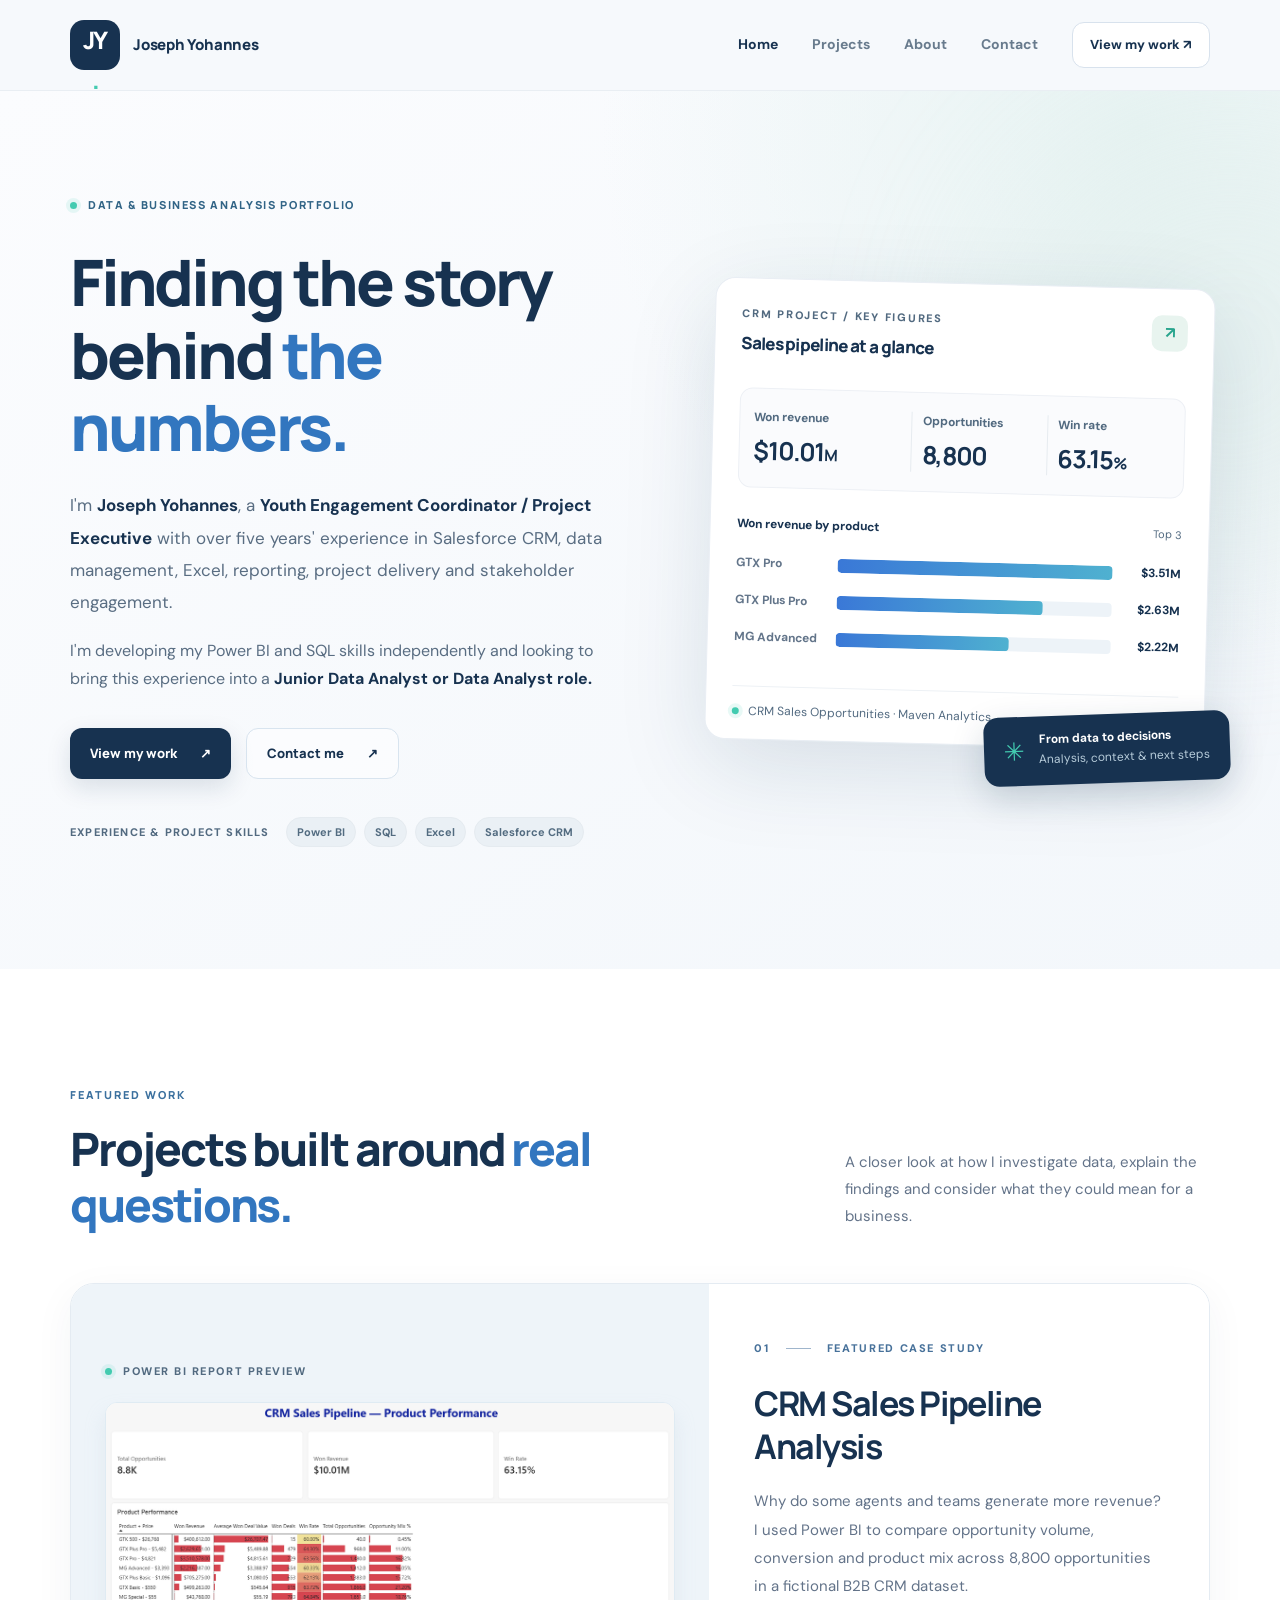
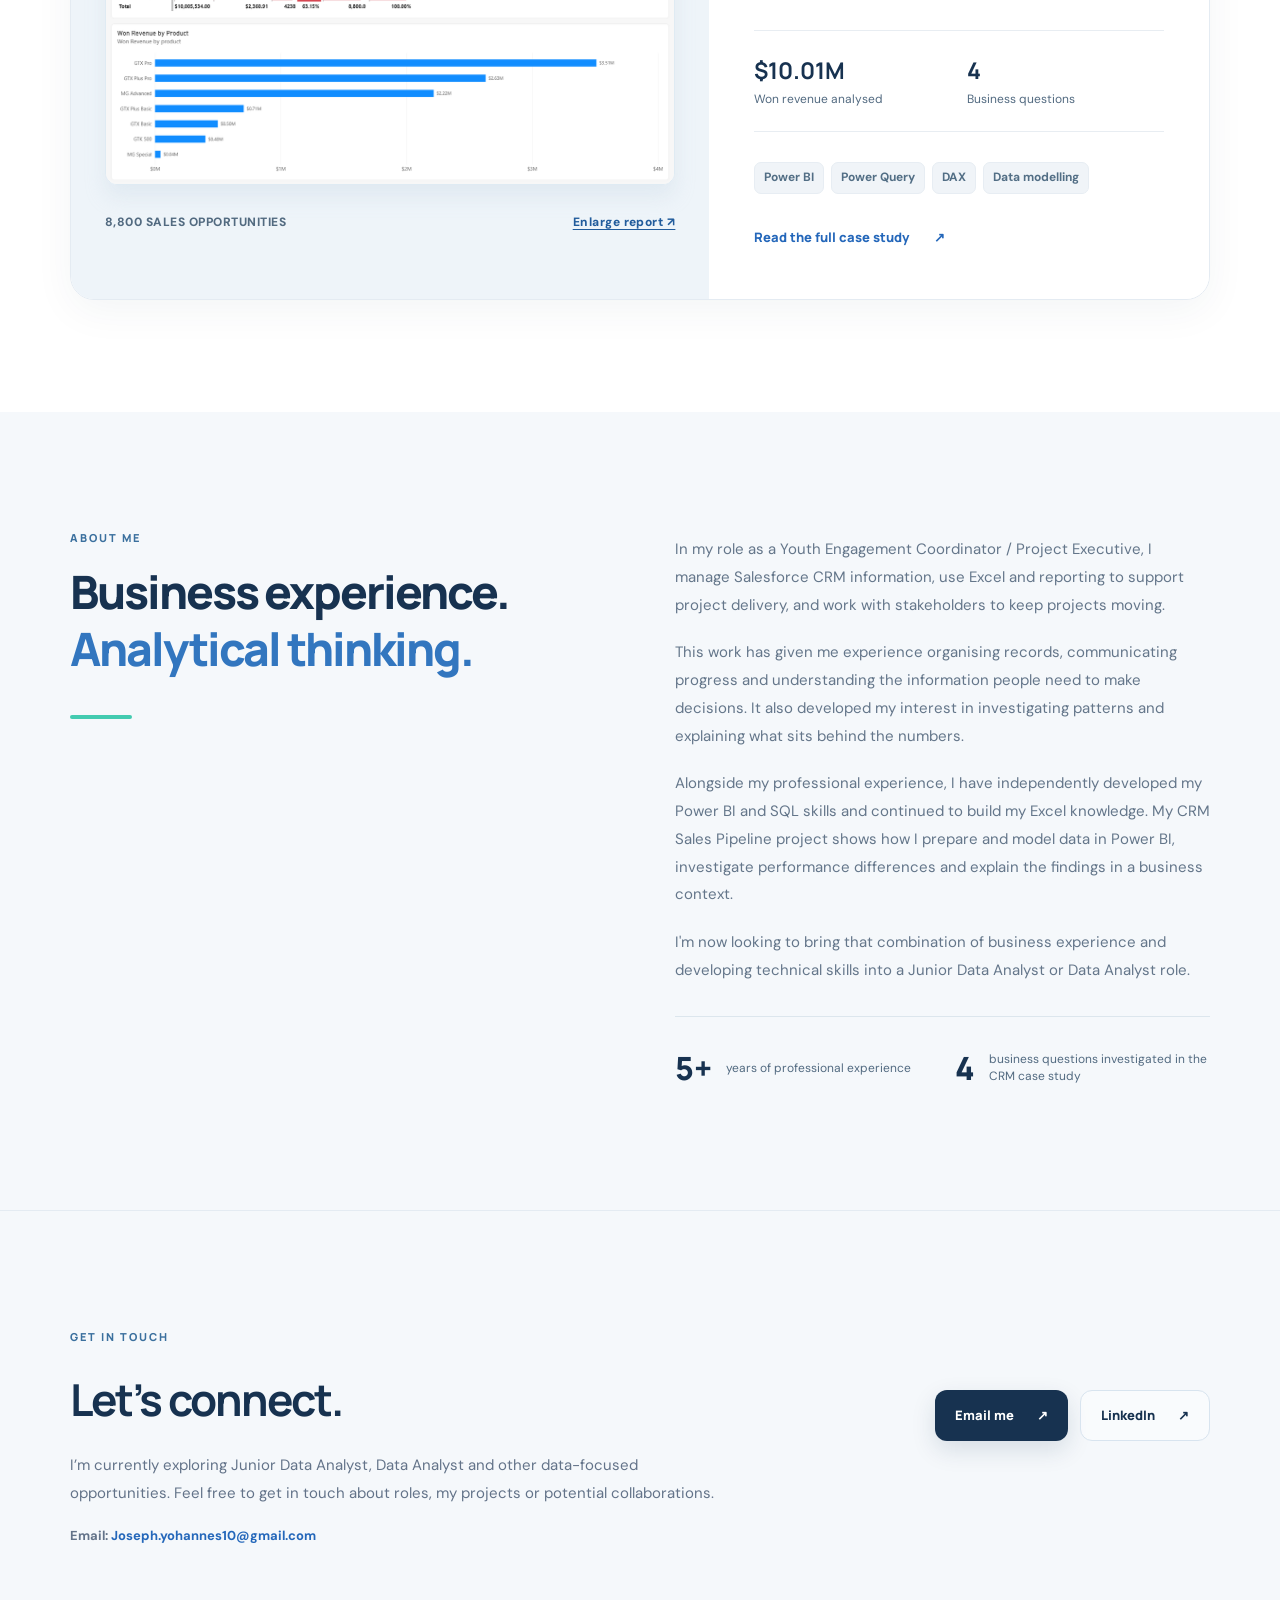
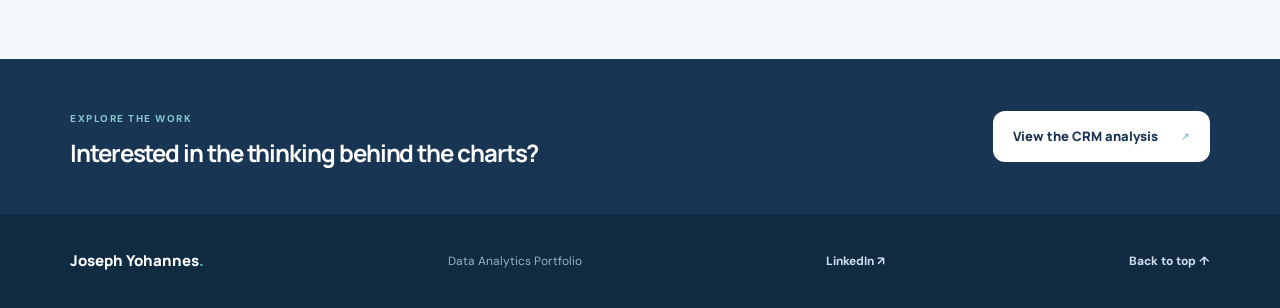
==== commit d9b92878: "Put current Youth Engagement Coordinator role first" ====
--- a/index.html
+++ b/index.html
@@ -4,14 +4,14 @@
   <meta charset="utf-8">
   <meta name="viewport" content="width=device-width, initial-scale=1">
   <meta name="theme-color" content="#f7f9fc">
-  <meta name="description" content="Joseph Yohannes: Project Executive / Youth Engagement Coordinator transitioning into data analytics, with 5+ years of CRM, Excel and reporting experience.">
+  <meta name="description" content="Joseph Yohannes: Youth Engagement Coordinator / Project Executive transitioning into data analytics, with 5+ years of CRM, Excel and reporting experience.">
   <title>Joseph Yohannes | Data Analytics Portfolio</title>
   <link rel="canonical" href="https://josephyohannes.github.io/">
   <meta property="og:type" content="website">
   <meta property="og:locale" content="en_GB">
   <meta property="og:site_name" content="Joseph Yohannes | Data Analytics Portfolio">
   <meta property="og:title" content="Joseph Yohannes | Data Analytics Portfolio">
-  <meta property="og:description" content="Joseph Yohannes: Project Executive / Youth Engagement Coordinator transitioning into data analytics, with 5+ years of CRM, Excel and reporting experience.">
+  <meta property="og:description" content="Joseph Yohannes: Youth Engagement Coordinator / Project Executive transitioning into data analytics, with 5+ years of CRM, Excel and reporting experience.">
   <meta property="og:url" content="https://josephyohannes.github.io/">
   <meta property="og:image" content="https://josephyohannes.github.io/assets/images/portfolio-share.png">
   <meta property="og:image:width" content="1200">
@@ -20,7 +20,7 @@
   <meta property="og:image:alt" content="Joseph Yohannes — data analytics portfolio, CRM and reporting experience, Power BI and SQL project skills.">
   <meta name="twitter:card" content="summary_large_image">
   <meta name="twitter:title" content="Joseph Yohannes | Data Analytics Portfolio">
-  <meta name="twitter:description" content="Joseph Yohannes: Project Executive / Youth Engagement Coordinator transitioning into data analytics, with 5+ years of CRM, Excel and reporting experience.">
+  <meta name="twitter:description" content="Joseph Yohannes: Youth Engagement Coordinator / Project Executive transitioning into data analytics, with 5+ years of CRM, Excel and reporting experience.">
   <meta name="twitter:image" content="https://josephyohannes.github.io/assets/images/portfolio-share.png">
   <meta name="twitter:image:alt" content="Joseph Yohannes — data analytics portfolio, CRM and reporting experience, Power BI and SQL project skills.">
   <link rel="icon" type="image/svg+xml" href="assets/favicon.svg">
@@ -47,7 +47,7 @@
         <div class="hero-content">
           <div class="eyebrow"><span class="live-dot"></span> DATA & BUSINESS ANALYSIS PORTFOLIO</div>
           <h1>Finding the story<br>behind <em>the numbers.</em></h1>
-          <p class="hero-intro">I'm <strong>Joseph Yohannes</strong>, a <strong>Project Executive / Youth Engagement Coordinator</strong> with over five years' experience in Salesforce CRM, data management, Excel, reporting, project delivery and stakeholder engagement.</p>
+          <p class="hero-intro">I'm <strong>Joseph Yohannes</strong>, a <strong>Youth Engagement Coordinator / Project Executive</strong> with over five years' experience in Salesforce CRM, data management, Excel, reporting, project delivery and stakeholder engagement.</p>
           <p class="hero-direction">I'm developing my Power BI and SQL skills independently and looking to bring this experience into a <strong>Junior Data Analyst or Data Analyst role.</strong></p>
           <div class="hero-actions">
             <a class="button button-primary" href="#projects">View my work <span aria-hidden="true">↗</span></a>
@@ -96,7 +96,7 @@
       <div class="container about-grid">
         <div><span class="eyebrow eyebrow-static">ABOUT ME</span><h2>Business experience.<br><em>Analytical thinking.</em></h2><div class="quote-rule"></div></div>
         <div class="about-copy">
-          <p>In my role as a Project Executive / Youth Engagement Coordinator, I manage Salesforce CRM information, use Excel and reporting to support project delivery, and work with stakeholders to keep projects moving.</p>
+          <p>In my role as a Youth Engagement Coordinator / Project Executive, I manage Salesforce CRM information, use Excel and reporting to support project delivery, and work with stakeholders to keep projects moving.</p>
           <p>This work has given me experience organising records, communicating progress and understanding the information people need to make decisions. It also developed my interest in investigating patterns and explaining what sits behind the numbers.</p>
           <p>Alongside my professional experience, I have independently developed my Power BI and SQL skills and continued to build my Excel knowledge. My CRM Sales Pipeline project shows how I prepare and model data in Power BI, investigate performance differences and explain the findings in a business context.</p>
           <p>I'm now looking to bring that combination of business experience and developing technical skills into a Junior Data Analyst or Data Analyst role.</p>
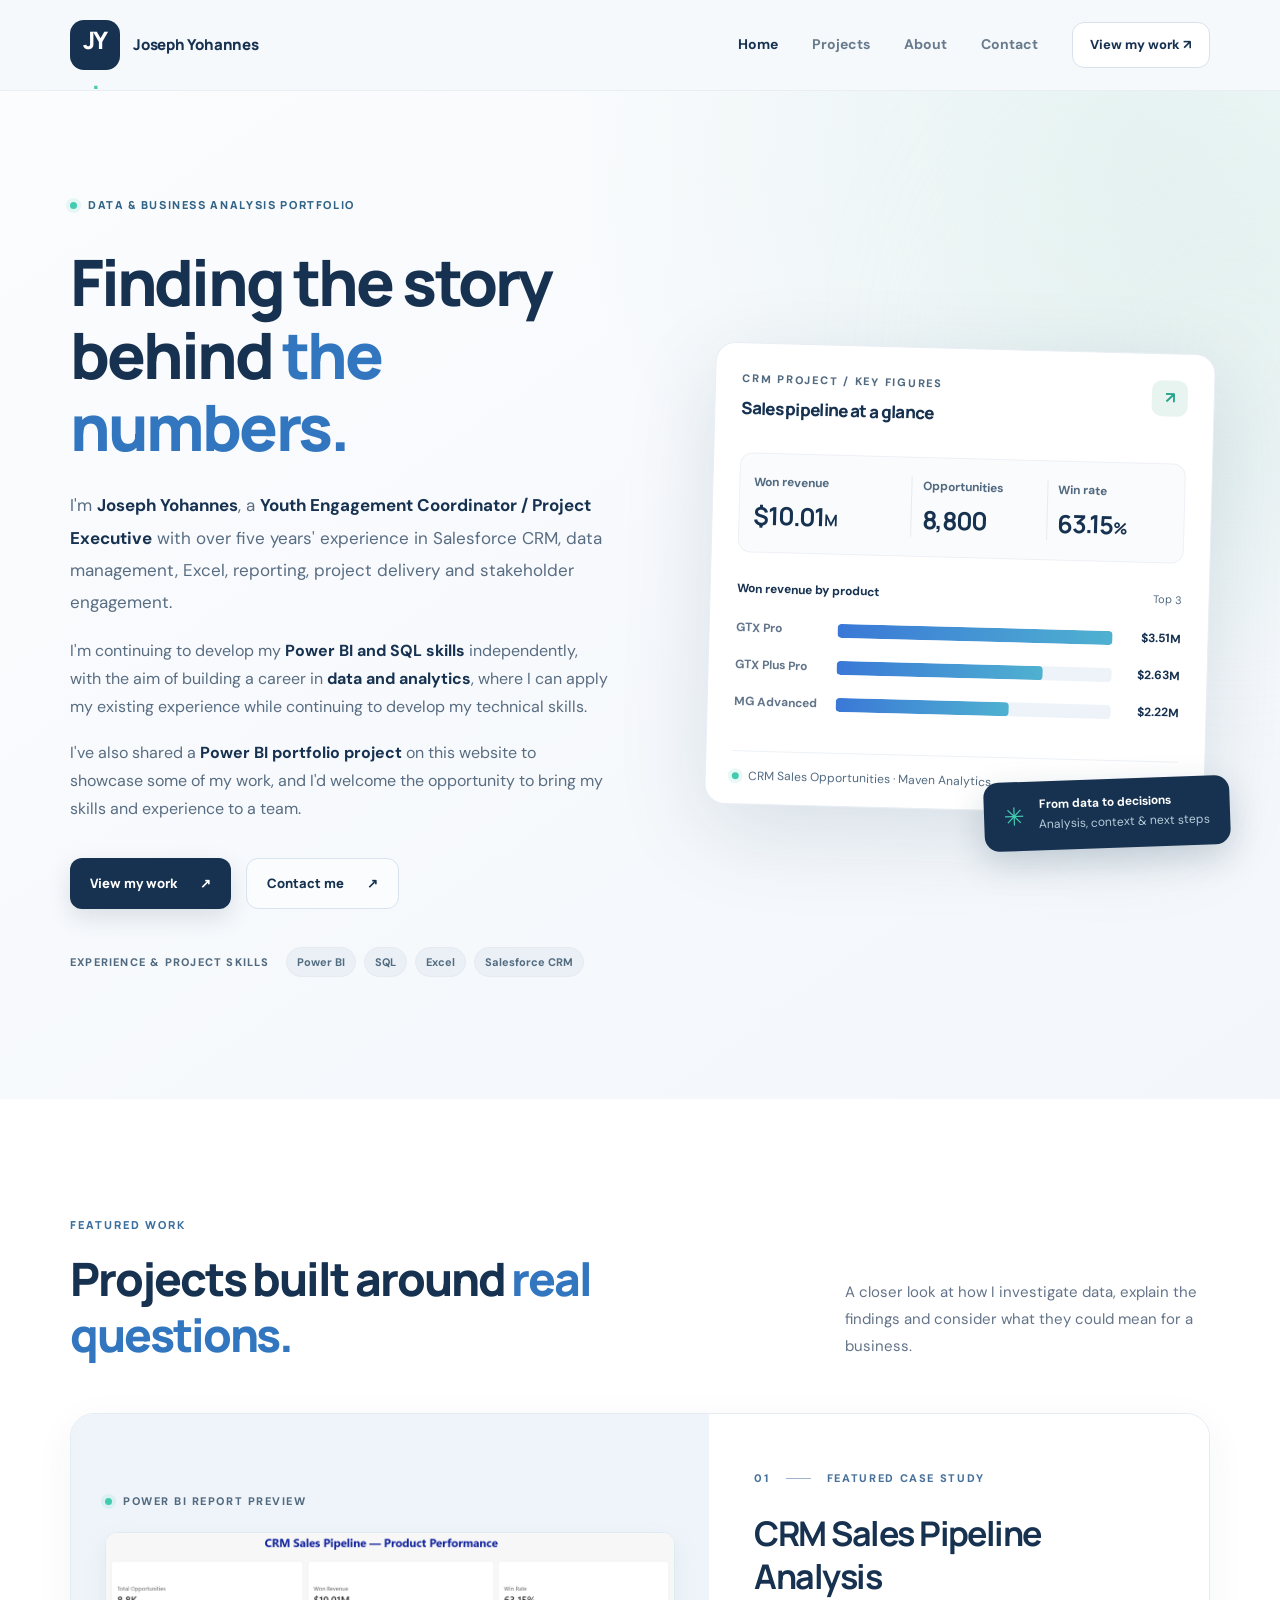
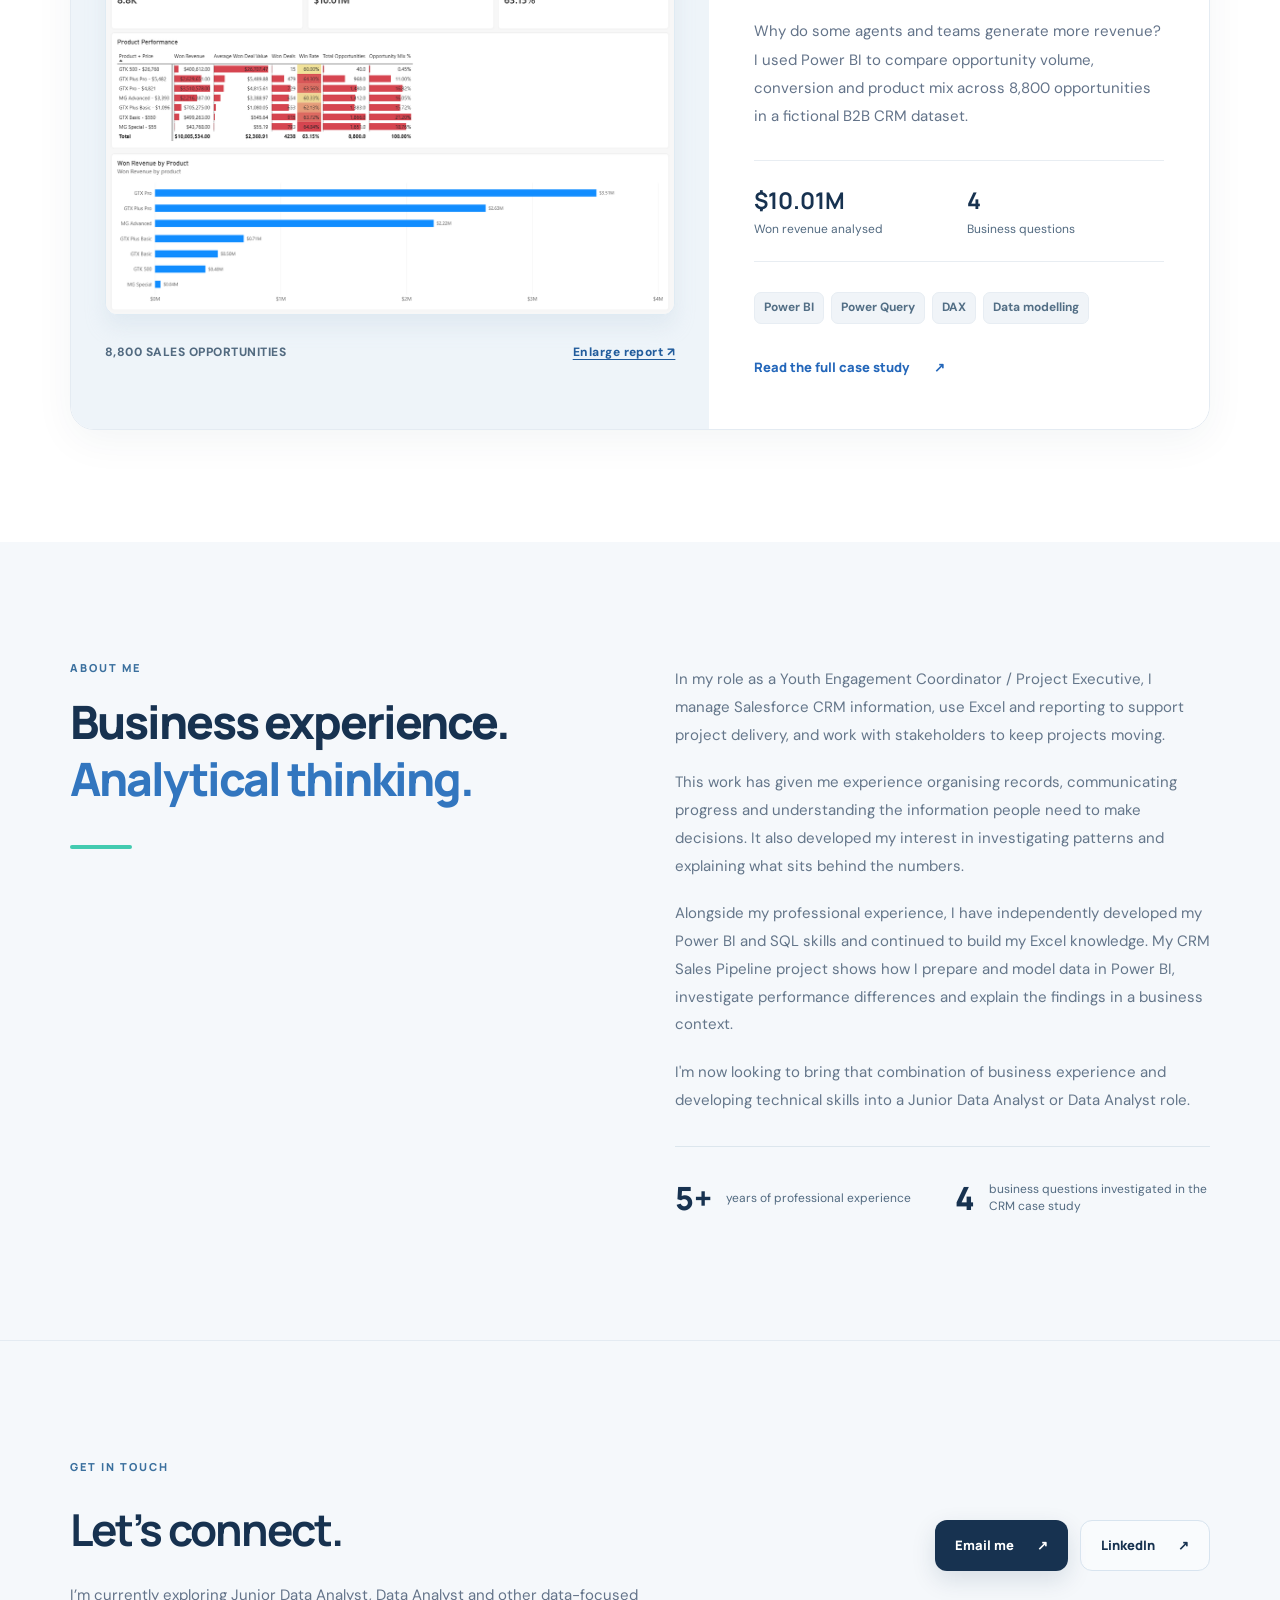
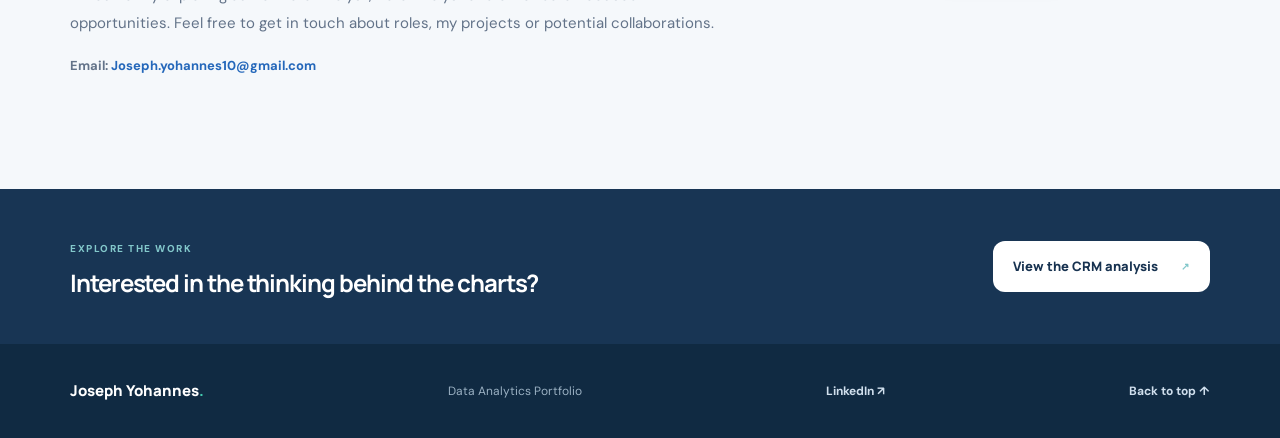
==== commit 2e23aa10: "Broaden homepage introduction and highlight Power BI portfolio" ====
--- a/index.html
+++ b/index.html
@@ -48,7 +48,8 @@
           <div class="eyebrow"><span class="live-dot"></span> DATA & BUSINESS ANALYSIS PORTFOLIO</div>
           <h1>Finding the story<br>behind <em>the numbers.</em></h1>
           <p class="hero-intro">I'm <strong>Joseph Yohannes</strong>, a <strong>Youth Engagement Coordinator / Project Executive</strong> with over five years' experience in Salesforce CRM, data management, Excel, reporting, project delivery and stakeholder engagement.</p>
-          <p class="hero-direction">I'm developing my Power BI and SQL skills independently and looking to bring this experience into a <strong>Junior Data Analyst or Data Analyst role.</strong></p>
+          <p class="hero-direction">I'm continuing to develop my <strong>Power BI and SQL skills</strong> independently, with the aim of building a career in <strong>data and analytics</strong>, where I can apply my existing experience while continuing to develop my technical skills.</p>
+          <p class="hero-direction" style="margin-top:18px">I've also shared a <strong>Power BI portfolio project</strong> on this website to showcase some of my work, and I'd welcome the opportunity to bring my skills and experience to a team.</p>
           <div class="hero-actions">
             <a class="button button-primary" href="#projects">View my work <span aria-hidden="true">↗</span></a>
             <a class="button button-quiet" href="#contact">Contact me <span aria-hidden="true">↗</span></a>
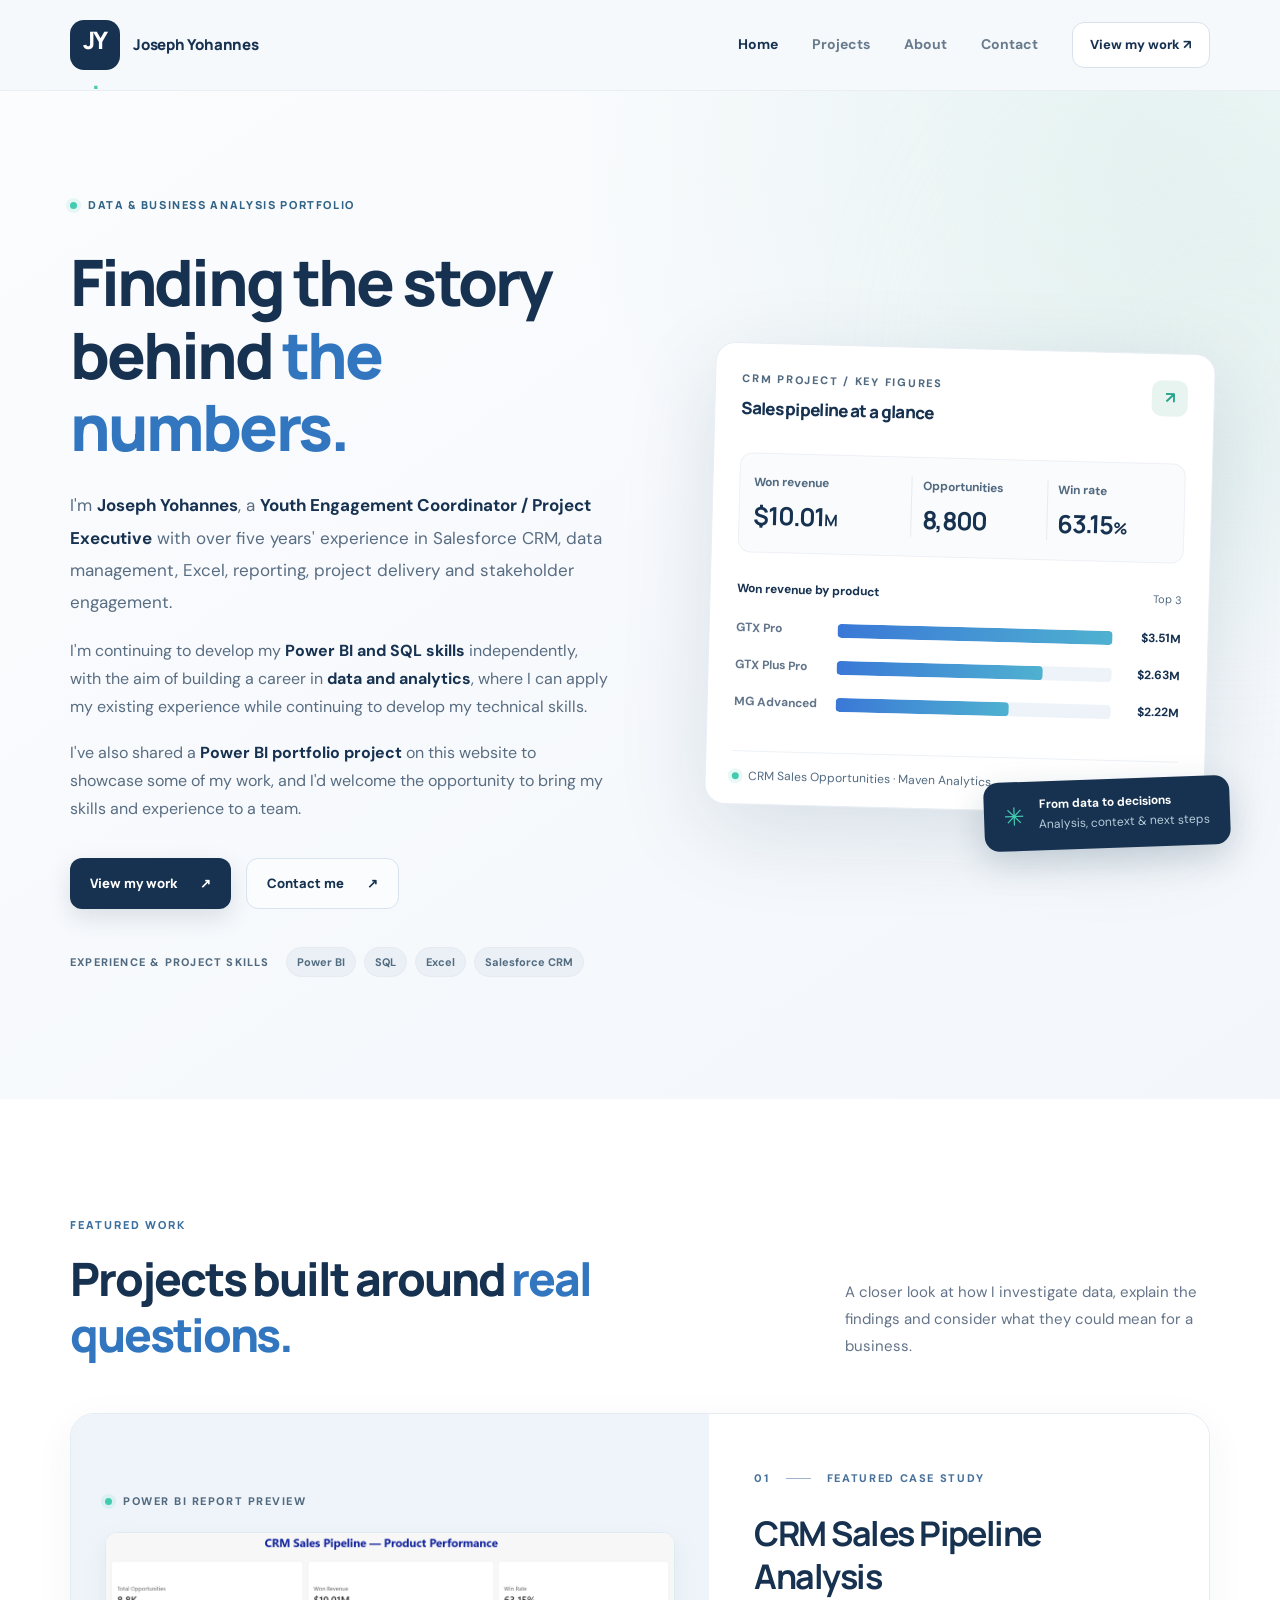
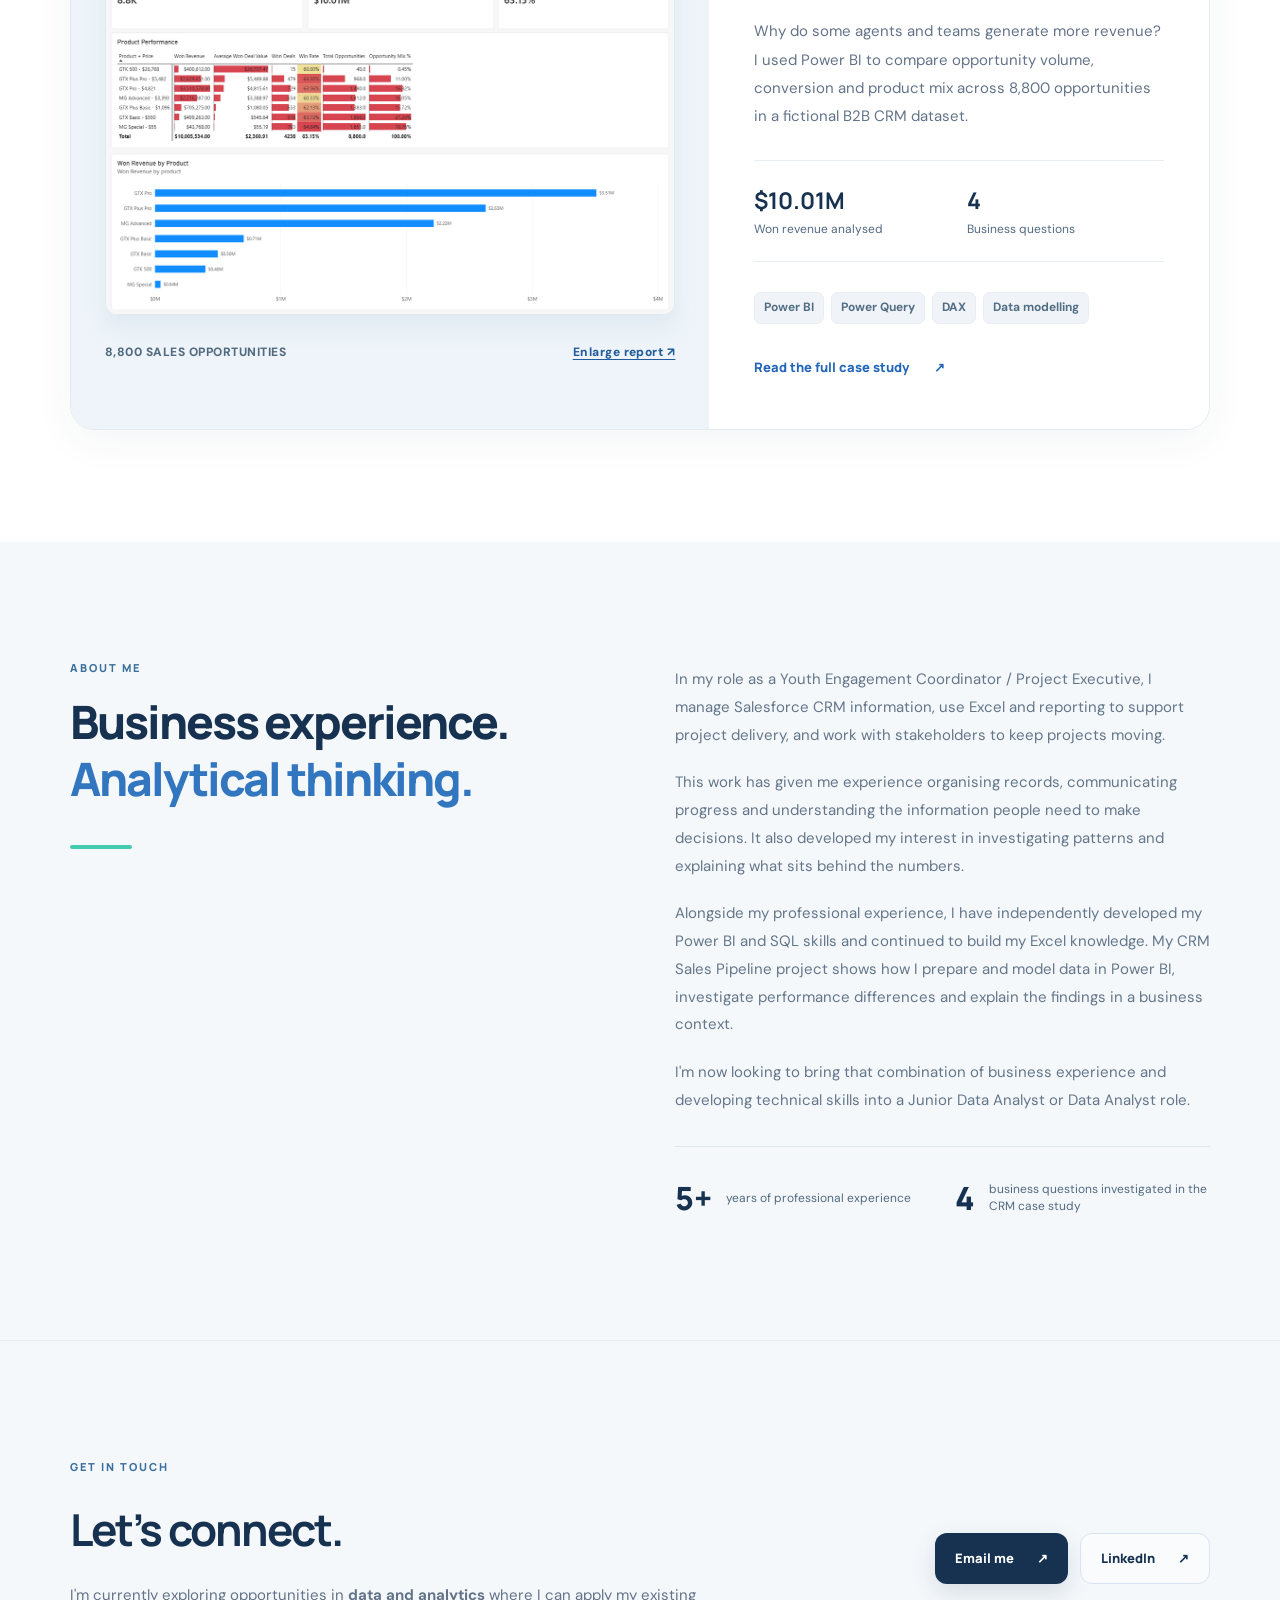
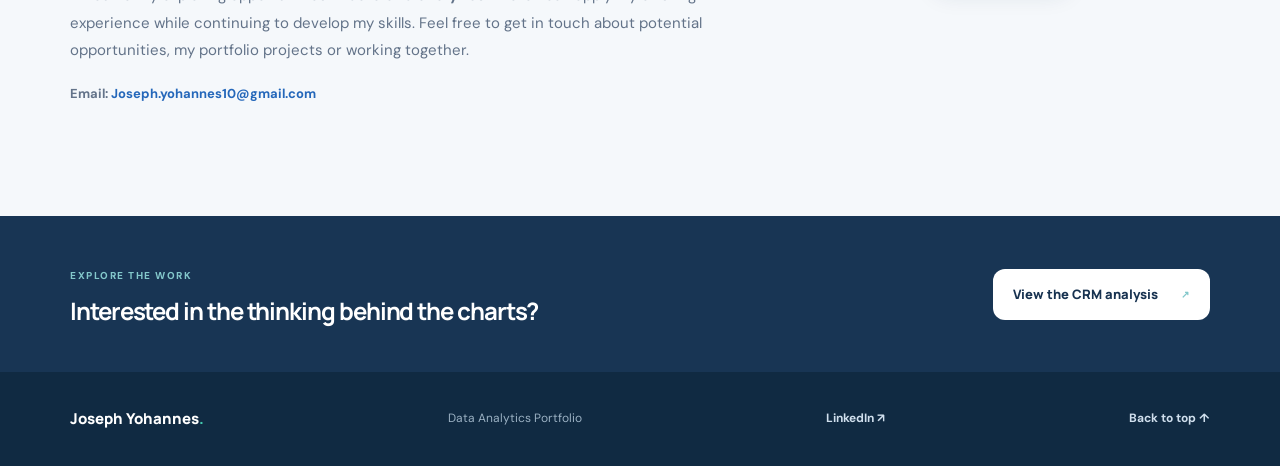
==== commit 9f7b8f13: "Broaden contact section to welcome data and analytics opportunities" ====
--- a/index.html
+++ b/index.html
@@ -105,7 +105,7 @@
         </div>
       </div>
     </section>
-    <section class="contact-section section-pad" id="contact"><div class="container contact-inner"><div><span class="eyebrow eyebrow-static">GET IN TOUCH</span><h2>Let’s connect.</h2><p>I’m currently exploring Junior Data Analyst, Data Analyst and other data-focused opportunities. Feel free to get in touch about roles, my projects or potential collaborations.</p></div><div class="contact-actions"><a class="button button-primary" href="mailto:Joseph.yohannes10@gmail.com" aria-label="Email Joseph Yohannes at Joseph.yohannes10@gmail.com">Email me <span aria-hidden="true">↗</span></a><a class="button button-quiet" href="https://www.linkedin.com/in/joseph-yohannes-1985a419a/" target="_blank" rel="noopener noreferrer" aria-label="Connect with Joseph Yohannes on LinkedIn">LinkedIn <span aria-hidden="true">↗</span></a></div></div><div class="container contact-email"><span>Email:</span> <a href="mailto:Joseph.yohannes10@gmail.com">Joseph.yohannes10@gmail.com</a></div></section>
+    <section class="contact-section section-pad" id="contact"><div class="container contact-inner"><div><span class="eyebrow eyebrow-static">GET IN TOUCH</span><h2>Let’s connect.</h2><p>I'm currently exploring opportunities in <strong>data and analytics</strong> where I can apply my existing experience while continuing to develop my skills. Feel free to get in touch about potential opportunities, my portfolio projects or working together.</p></div><div class="contact-actions"><a class="button button-primary" href="mailto:Joseph.yohannes10@gmail.com" aria-label="Email Joseph Yohannes at Joseph.yohannes10@gmail.com">Email me <span aria-hidden="true">↗</span></a><a class="button button-quiet" href="https://www.linkedin.com/in/joseph-yohannes-1985a419a/" target="_blank" rel="noopener noreferrer" aria-label="Connect with Joseph Yohannes on LinkedIn">LinkedIn <span aria-hidden="true">↗</span></a></div></div><div class="container contact-email"><span>Email:</span> <a href="mailto:Joseph.yohannes10@gmail.com">Joseph.yohannes10@gmail.com</a></div></section>
     <section class="closing-strip"><div class="container closing-inner"><div><span>EXPLORE THE WORK</span><h2>Interested in the thinking behind the charts?</h2></div><a class="button button-white" href="projects/crm-sales-pipeline/">View the CRM analysis <span aria-hidden="true">↗</span></a></div></section>
   </main>
   <footer class="site-footer"><div class="container footer-inner"><span class="footer-brand">Joseph Yohannes<span>.</span></span><span>Data Analytics Portfolio</span><a href="https://www.linkedin.com/in/joseph-yohannes-1985a419a/" target="_blank" rel="noopener noreferrer">LinkedIn ↗</a><a href="#main">Back to top ↑</a></div></footer>
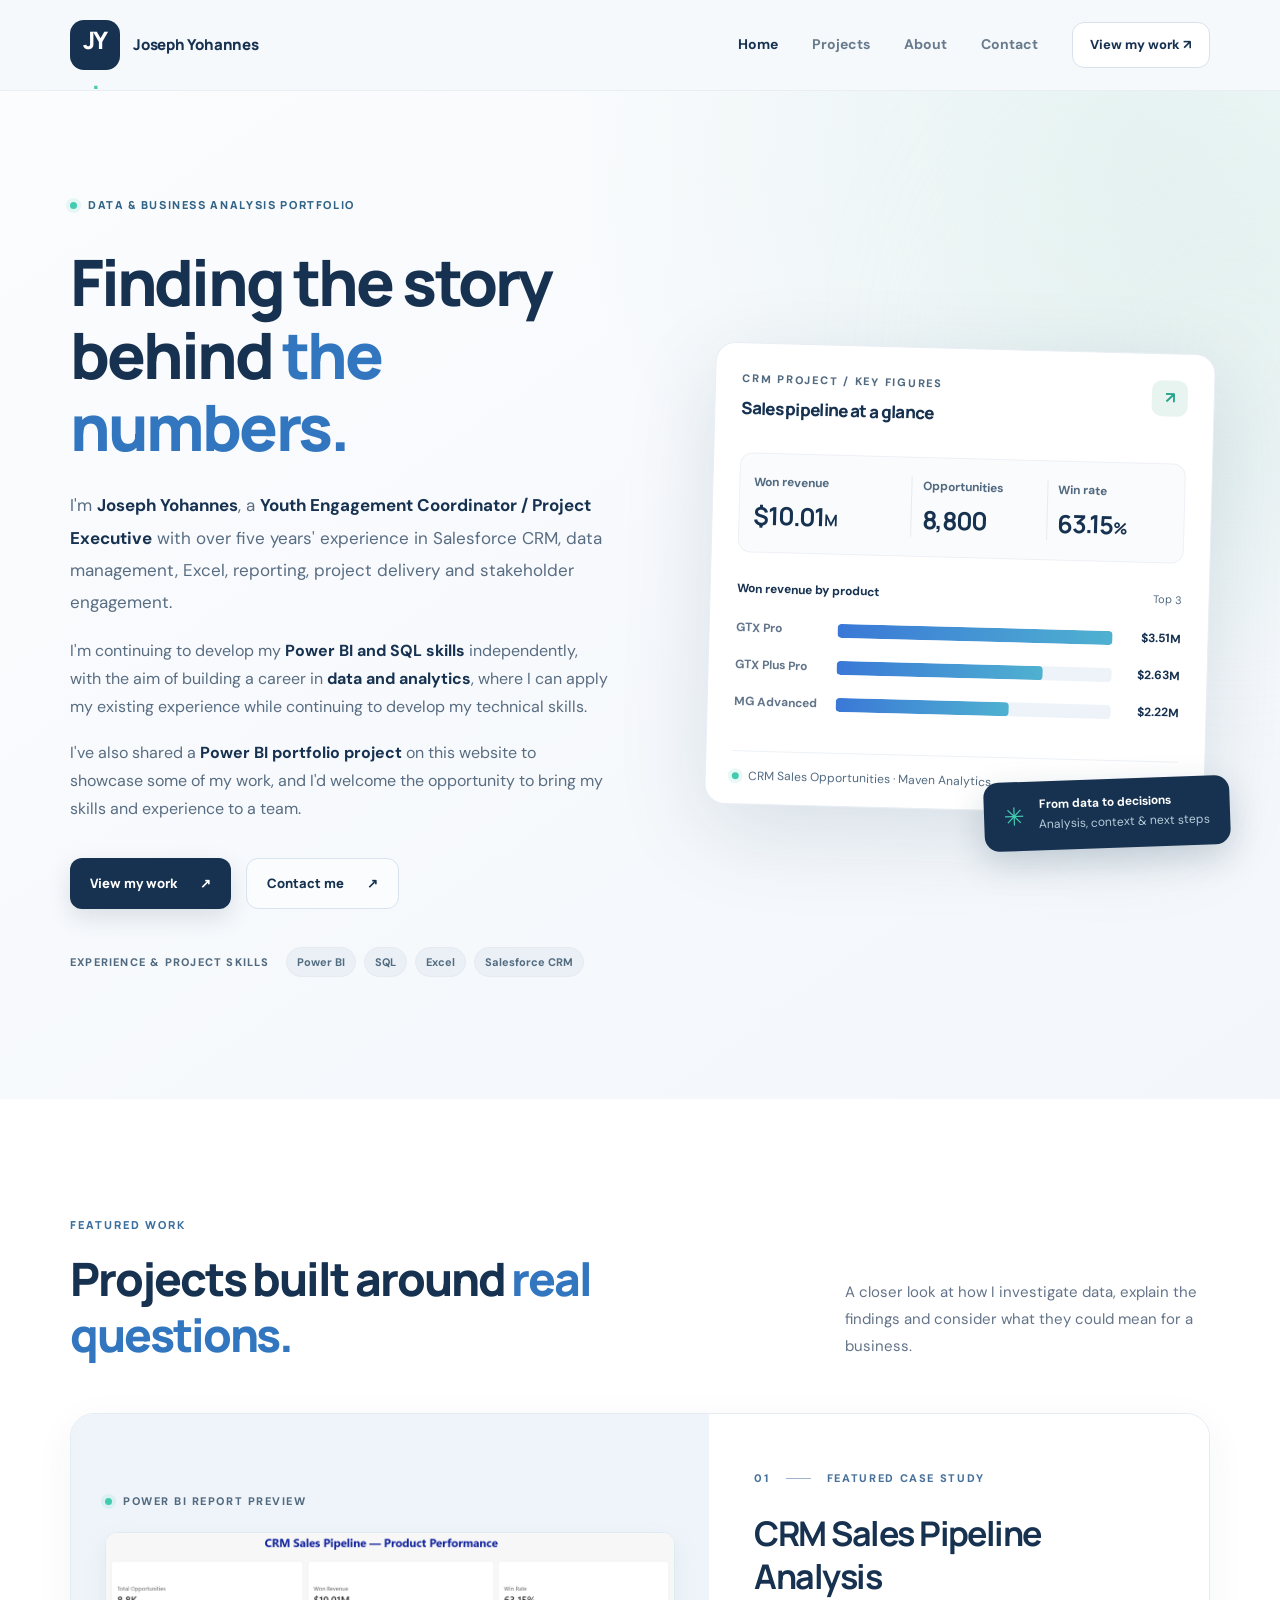
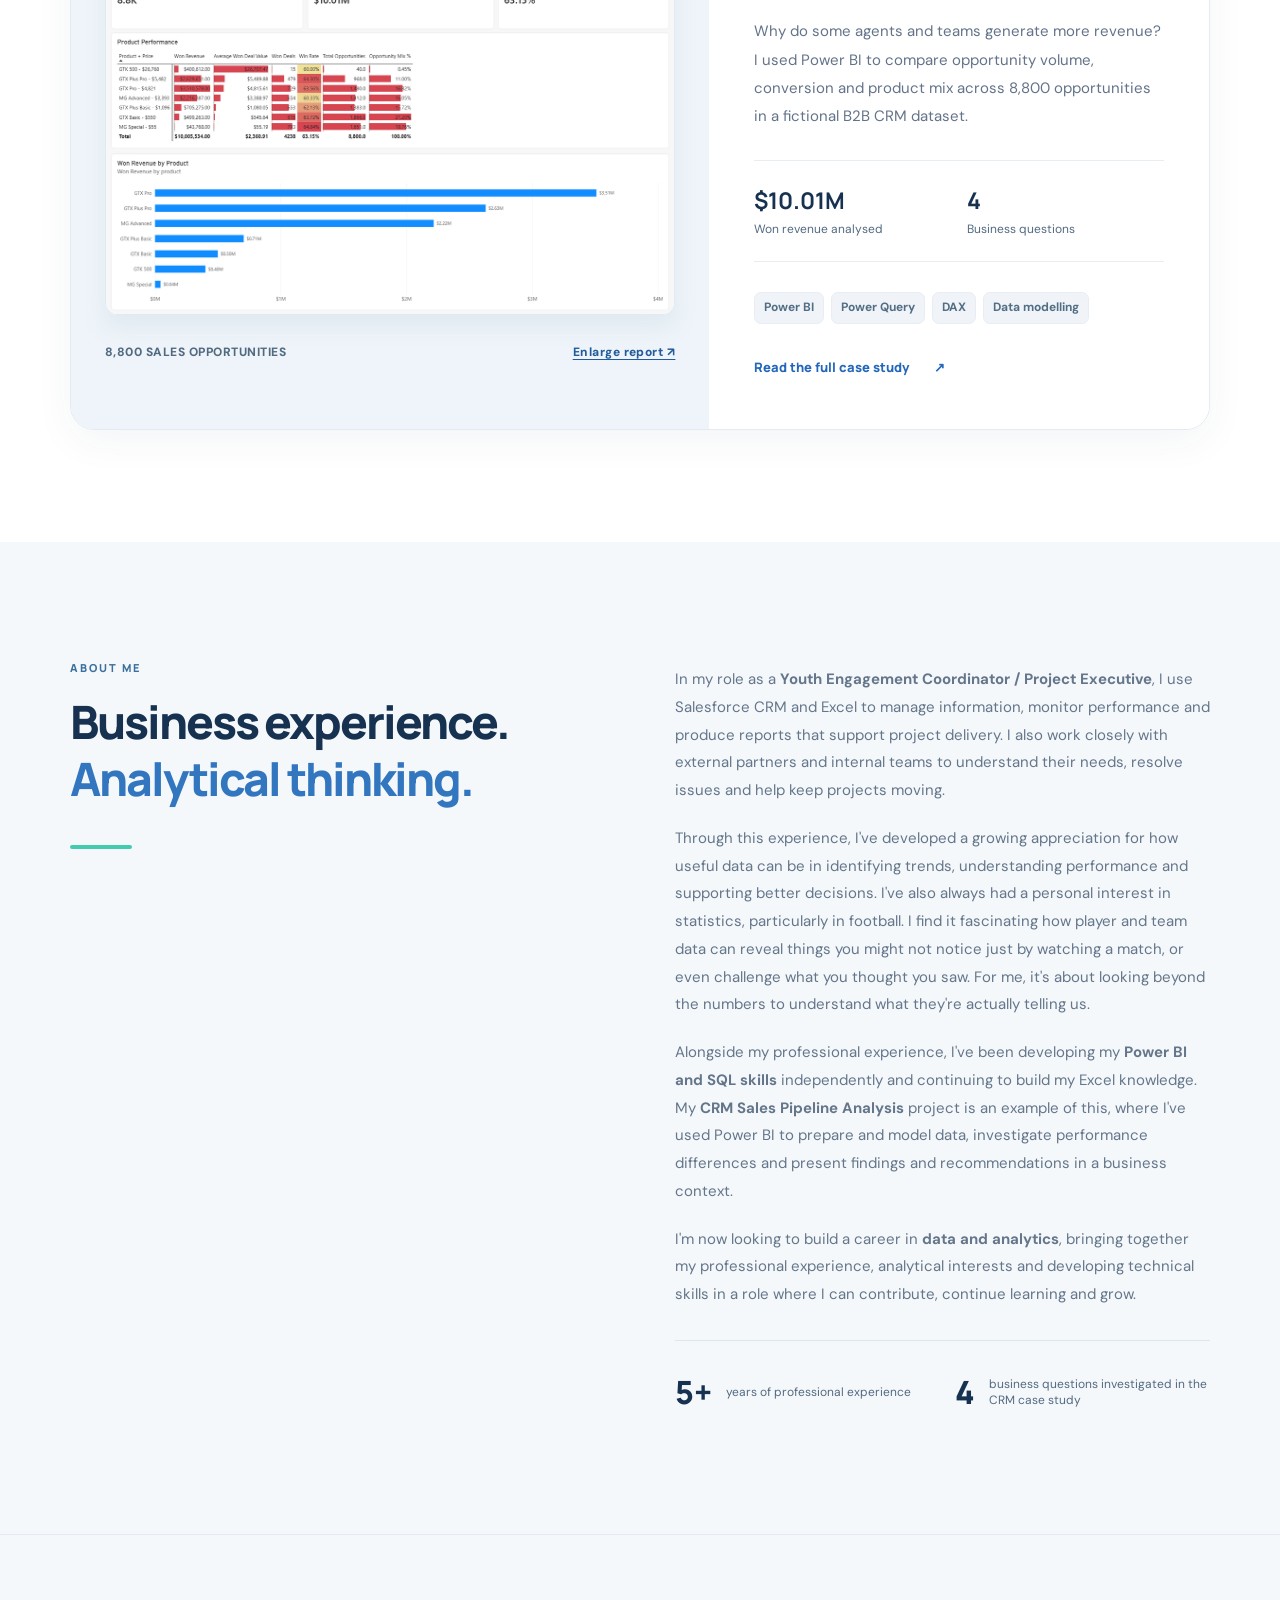
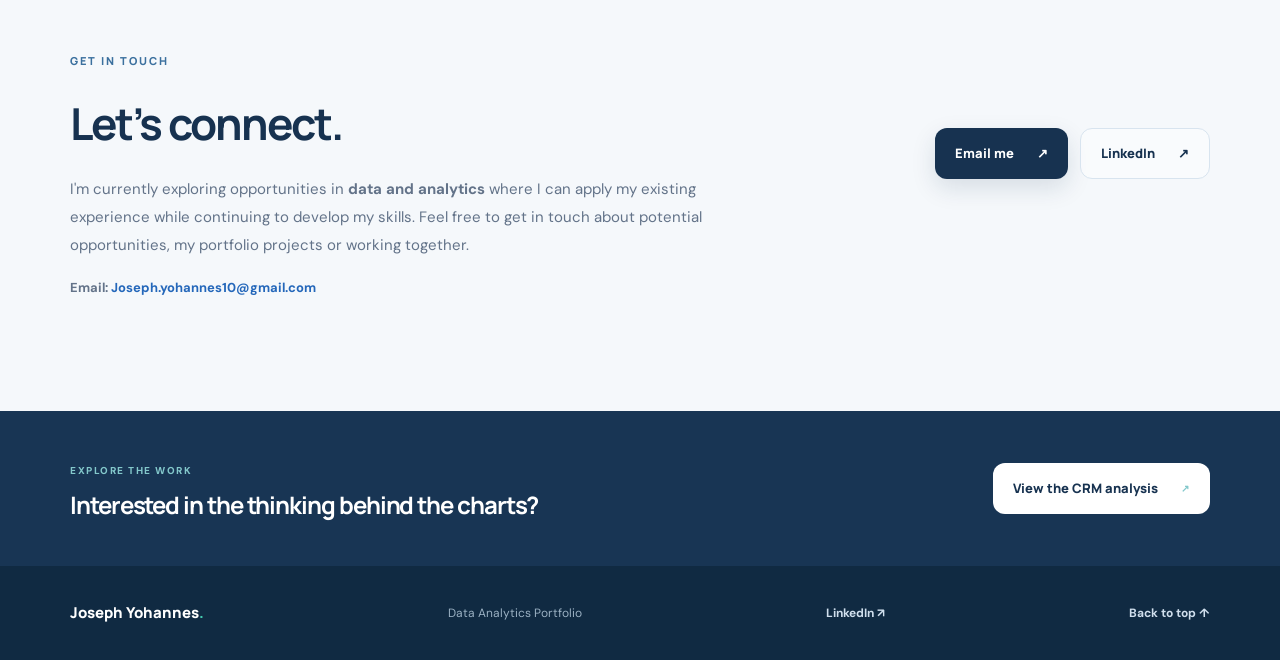
==== commit e16dbe6c: "Refresh About Me section with career direction and football data interests" ====
--- a/index.html
+++ b/index.html
@@ -97,10 +97,10 @@
       <div class="container about-grid">
         <div><span class="eyebrow eyebrow-static">ABOUT ME</span><h2>Business experience.<br><em>Analytical thinking.</em></h2><div class="quote-rule"></div></div>
         <div class="about-copy">
-          <p>In my role as a Youth Engagement Coordinator / Project Executive, I manage Salesforce CRM information, use Excel and reporting to support project delivery, and work with stakeholders to keep projects moving.</p>
-          <p>This work has given me experience organising records, communicating progress and understanding the information people need to make decisions. It also developed my interest in investigating patterns and explaining what sits behind the numbers.</p>
-          <p>Alongside my professional experience, I have independently developed my Power BI and SQL skills and continued to build my Excel knowledge. My CRM Sales Pipeline project shows how I prepare and model data in Power BI, investigate performance differences and explain the findings in a business context.</p>
-          <p>I'm now looking to bring that combination of business experience and developing technical skills into a Junior Data Analyst or Data Analyst role.</p>
+          <p>In my role as a <strong>Youth Engagement Coordinator / Project Executive</strong>, I use Salesforce CRM and Excel to manage information, monitor performance and produce reports that support project delivery. I also work closely with external partners and internal teams to understand their needs, resolve issues and help keep projects moving.</p>
+          <p>Through this experience, I've developed a growing appreciation for how useful data can be in identifying trends, understanding performance and supporting better decisions. I've also always had a personal interest in statistics, particularly in football. I find it fascinating how player and team data can reveal things you might not notice just by watching a match, or even challenge what you thought you saw. For me, it's about looking beyond the numbers to understand what they're actually telling us.</p>
+          <p>Alongside my professional experience, I've been developing my <strong>Power BI and SQL skills</strong> independently and continuing to build my Excel knowledge. My <strong>CRM Sales Pipeline Analysis</strong> project is an example of this, where I've used Power BI to prepare and model data, investigate performance differences and present findings and recommendations in a business context.</p>
+          <p>I'm now looking to build a career in <strong>data and analytics</strong>, bringing together my professional experience, analytical interests and developing technical skills in a role where I can contribute, continue learning and grow.</p>
           <div class="experience-grid"><div><span class="experience-number">5+</span><span>years of professional experience</span></div><div><span class="experience-number">4</span><span>business questions investigated in the CRM case study</span></div></div>
         </div>
       </div>
